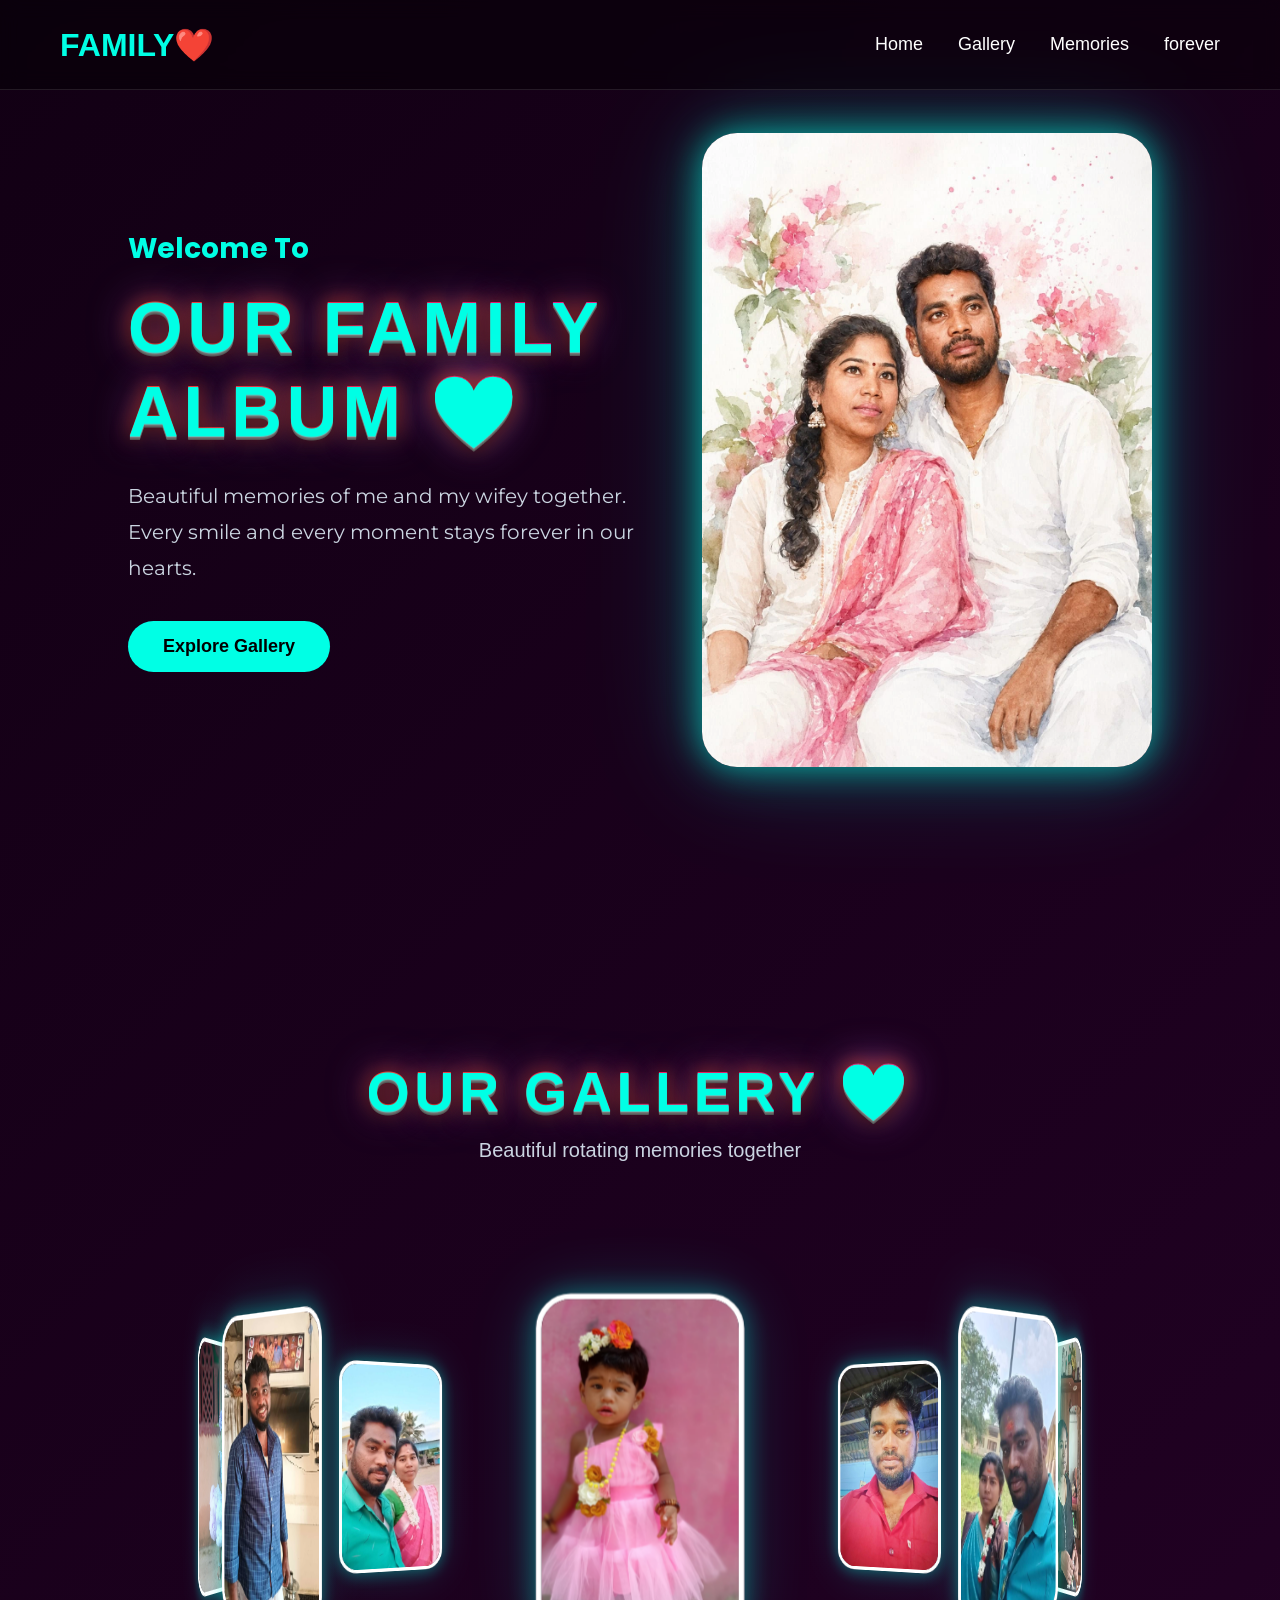
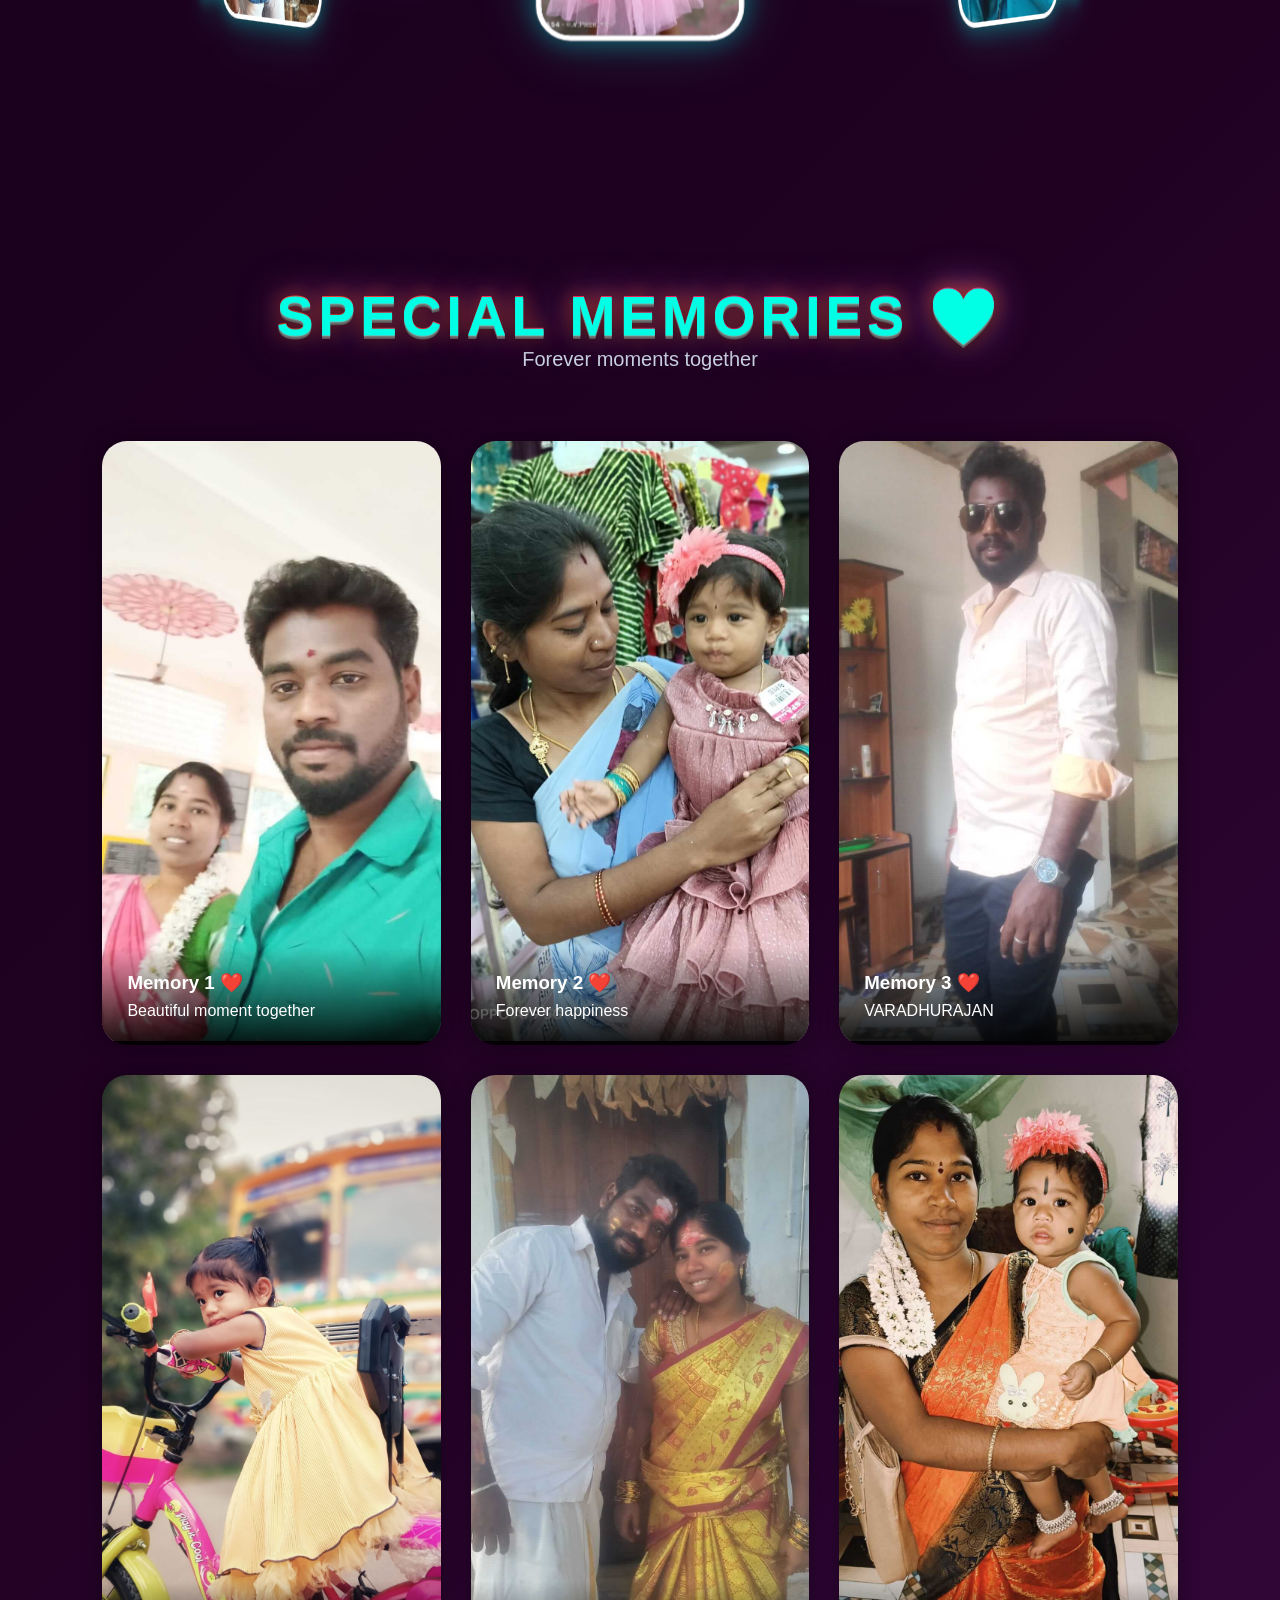
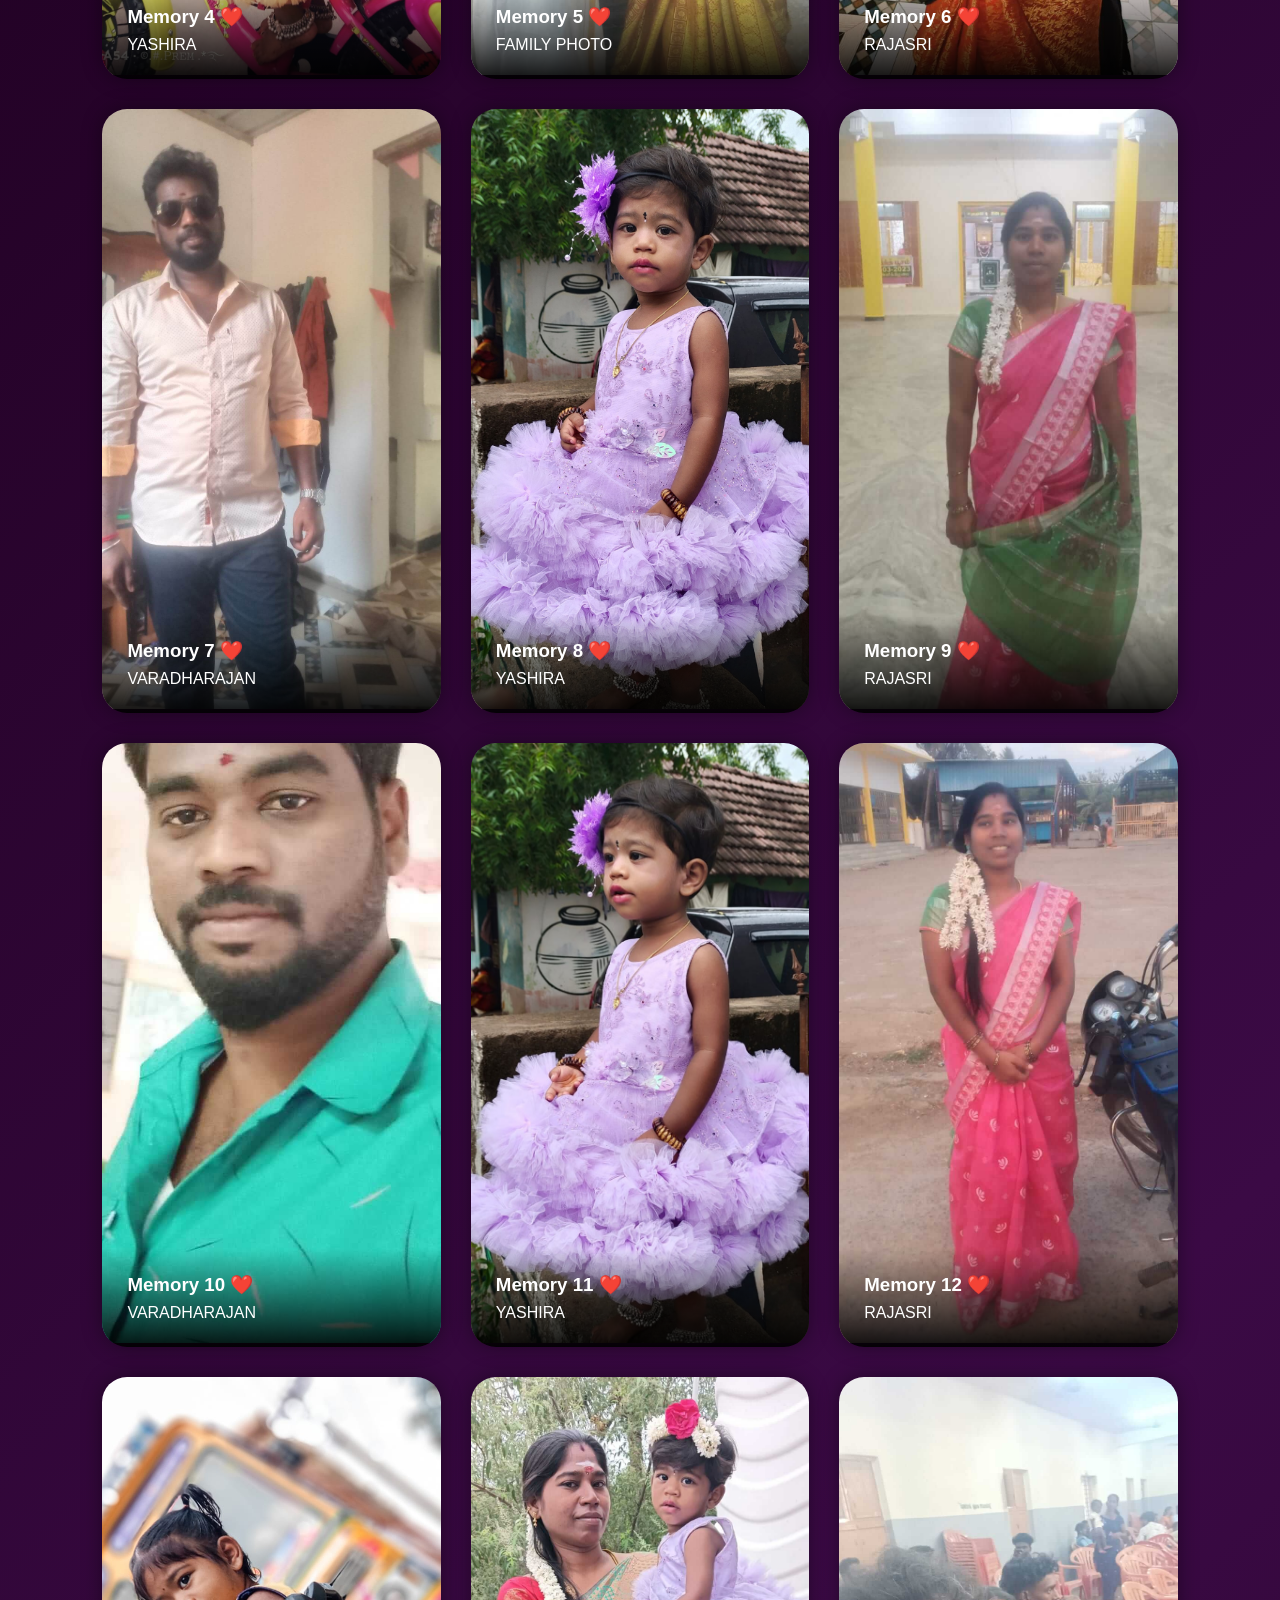
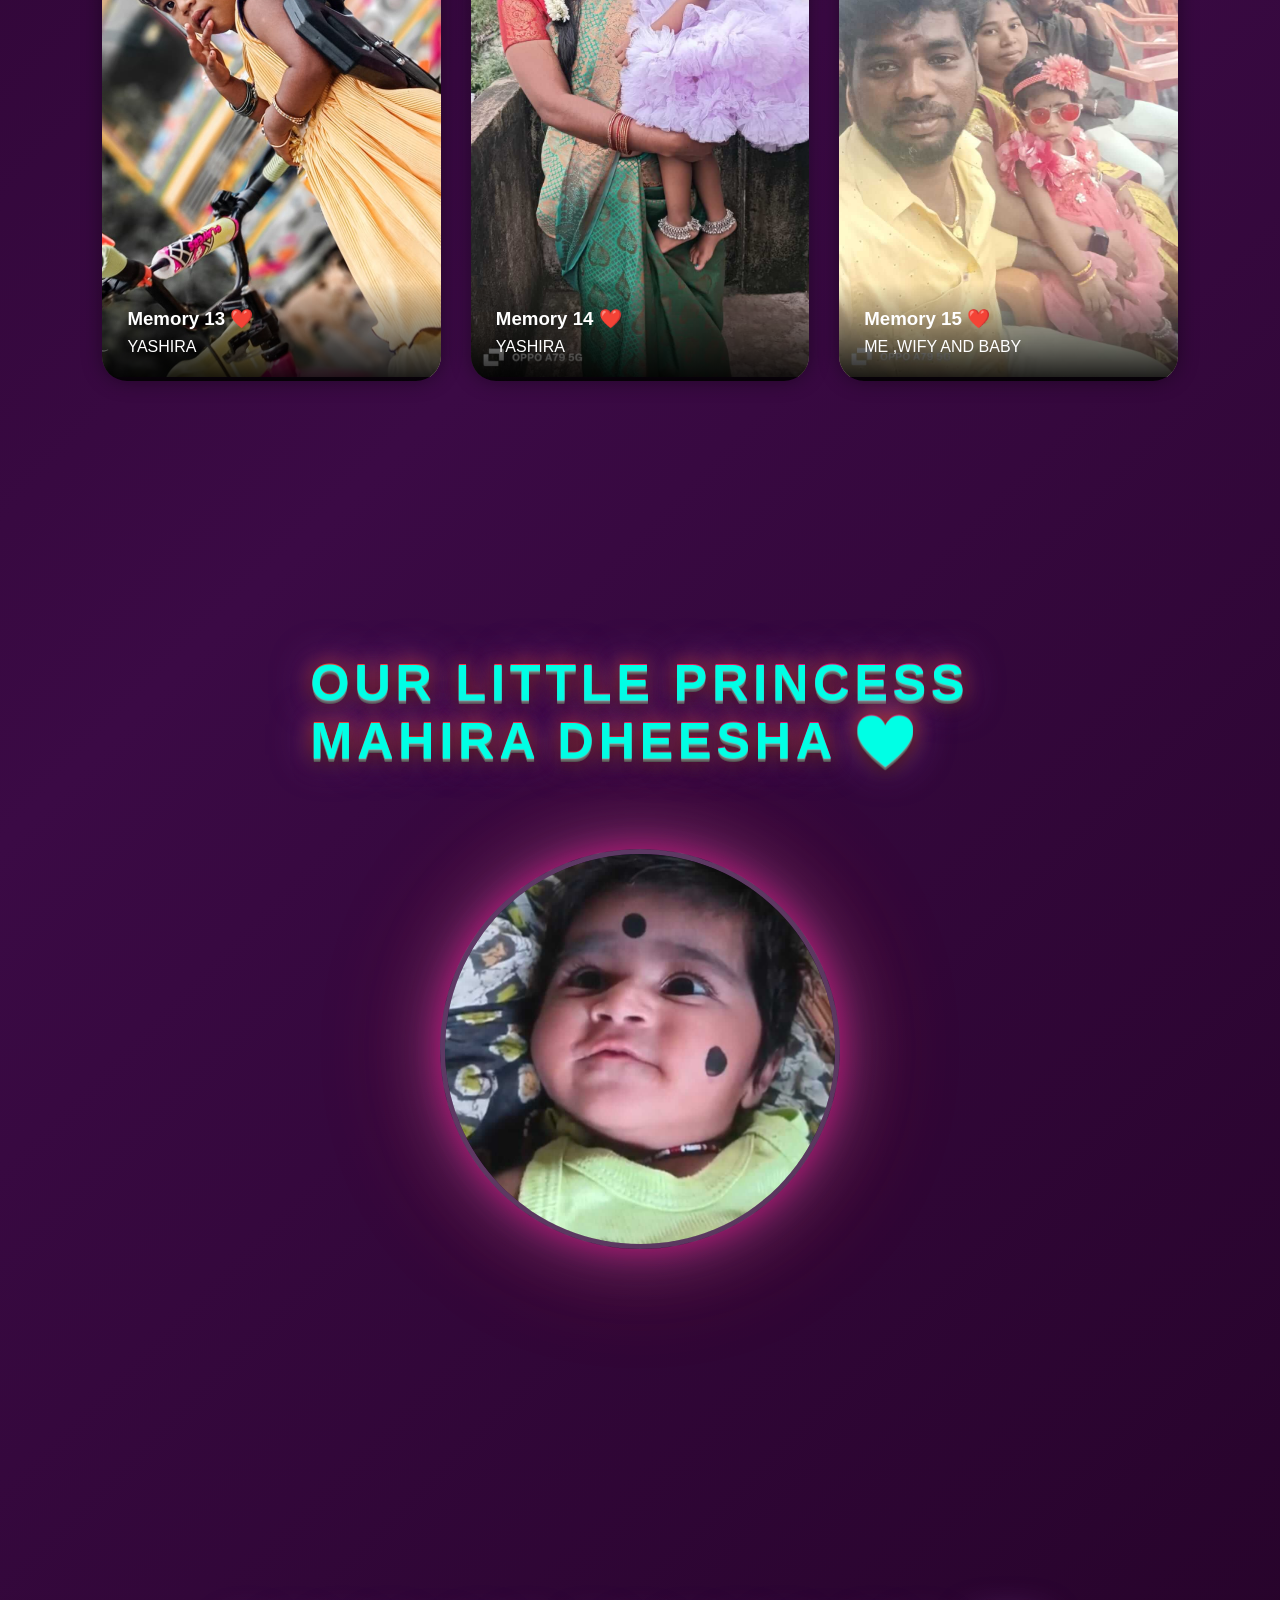
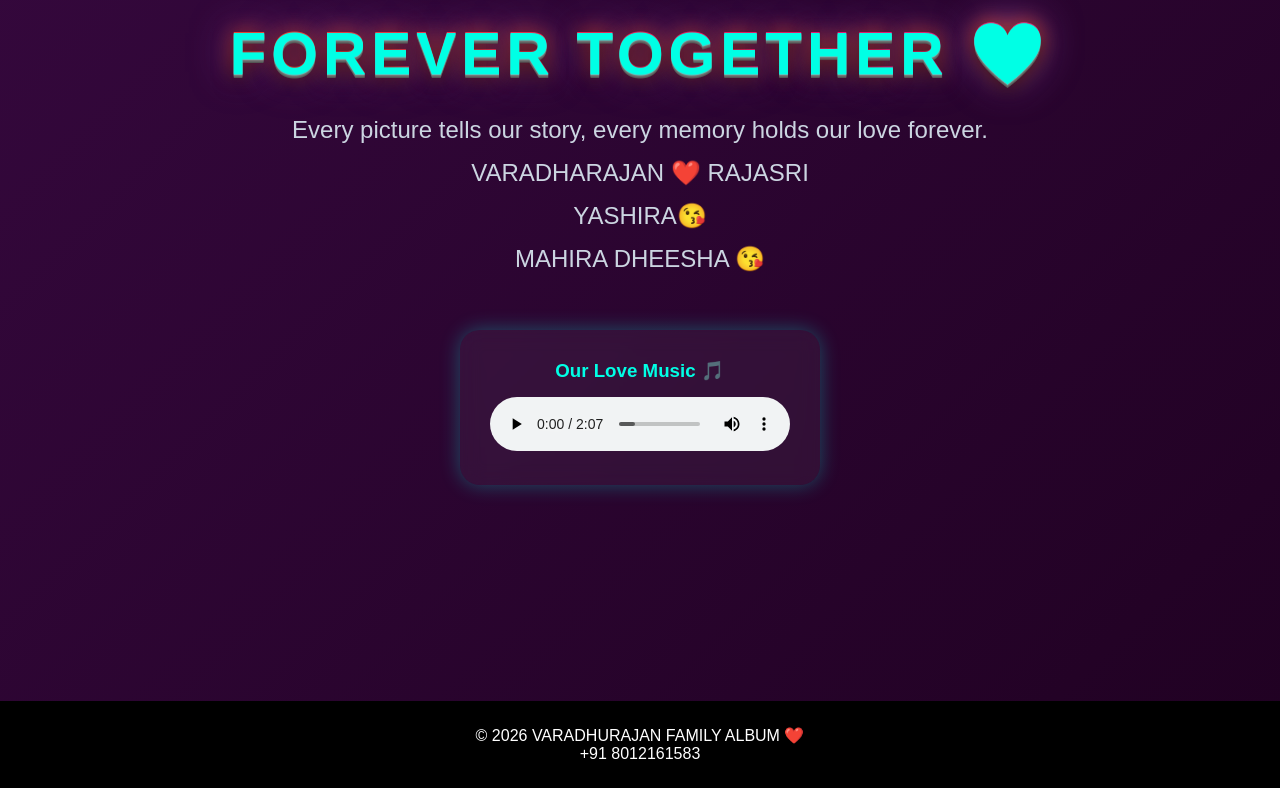
==== index.html @ 201798f4 "First commit" ====
<!DOCTYPE html>
<html lang="en">
<head>
<meta charset="UTF-8">
<meta name="viewport" content="width=device-width, initial-scale=1.0">
<title>YAZHIMA FAMILY ALBUM</title>

<link rel="stylesheet" href="/style.css">
<link href="https://fonts.googleapis.com/css2?family=Montserrat:wght@300;400;600;700&display=swap" rel="stylesheet">
<link href="https://fonts.googleapis.com/css2?family=Poppins:wght@300;400;500;600;700&display=swap" rel="stylesheet">
</head>

<body>

<!-- ================= NAVBAR ================= -->

<nav>

    <div class="logo">
        FAMILY❤️
    </div>

    <ul>

        <li><a href="#home">Home</a></li>

        <li><a href="#gallery">Gallery</a></li>

        <li><a href="#memories">Memories</a></li>

        <li><a href="#forever">forever</a></li>

    </ul>

</nav>

<!-- ================= HOME ================= -->

<section class="home" id="home">

    <div class="home-content">

        <h3>Welcome To</h3>

        <h1>Our Family Album ❤️</h1>

        <p>
            Beautiful memories of me and my wifey together.
            Every smile and every moment stays forever in our hearts.
        </p>

        <button onclick="document.getElementById('gallery').scrollIntoView({behavior:'smooth'})">
            Explore Gallery
        </button>

    </div>

    <div class="home-image">

        <img src="/images/couple.webp"  alt="">

    </div>

</section>

<!-- ================= GALLERY ================= -->

<section class="gallery-section" id="gallery">

    <div class="gallery-title">

        <h1>Our Gallery ❤️</h1>

        <p>Beautiful rotating memories together</p>

    </div>

    <div class="gallery-container">

        <div class="gallery">

            <span style="--i:1;">
                <img src="/images/fam 3.jpeg" alt="">
            </span>

            <span style="--i:2;">
                <img src="/images/mami 1.jpeg" alt="">
            </span>

            <span style="--i:3;">
                <img src="/images/varathu 1.jpeg" alt="">
            </span>

            <span style="--i:4;">
                <img src="/images/yashi 1.jpeg" alt="">
            </span>

            <span style="--i:5;">
                <img src="/images/fam 2.jpeg" alt="">
            </span>

            <span style="--i:6;">
                <img src="/images/yashi6.jpeg" alt="">
            </span>

            <span style="--i:7;">
                <img src="/images/varathu 2.jpeg" alt="">
            </span>

            <span style="--i:8;">
                <img src="/images/yashi7.jpeg" alt="">
            </span>

        </div>

    </div>

</section>

<!-- ================= MEMORIES ================= -->

<section class="memories-section" id="memories">

    <div class="memories-title">

        <h1>Special Memories ❤️</h1>

        <p>Forever moments together</p>

    </div>

    <div class="memory-grid">

        <div class="memory-card">

            <img src="/images/fam 1.jpeg" alt="">

            <div class="memory-overlay">

                <h3>Memory 1 ❤️</h3>

                <p>Beautiful moment together</p>

            </div>

        </div>

        <div class="memory-card">

            <img src="/images/mami 3.jpeg" alt="">

            <div class="memory-overlay">

                <h3>Memory 2 ❤️</h3>

                <p>Forever happiness</p>

            </div>

        </div>

        <div class="memory-card">

            <img src="/images/varathu 3.jpeg" alt="">

            <div class="memory-overlay">

                <h3>Memory 3 ❤️</h3>

                <p>VARADHURAJAN</p>

            </div>

        </div>

        <div class="memory-card">

            <img src="/images/yashi 3.jpeg" alt="">

            <div class="memory-overlay">

                <h3>Memory 4 ❤️</h3>

                <p>YASHIRA</p>

            </div>

        </div>


        <div class="memory-card">

            <img src="/images/family .jpeg" alt="">

            <div class="memory-overlay">

                <h3>Memory 5 ❤️</h3>

                <p>FAMILY PHOTO</p>

            </div>

        </div>
        <div class="memory-card">

            <img src="/images/mami 4.jpeg" alt="">

            <div class="memory-overlay">

                <h3>Memory 6 ❤️</h3>

                <p>RAJASRI</p>

            </div>

        </div>
        <div class="memory-card">

            <img src="/images/varathu4.jpeg" alt="">

            <div class="memory-overlay">

                <h3>Memory 7 ❤️</h3>

                <p>VARADHARAJAN</p>

            </div>

        </div>
        <div class="memory-card">

            <img src="/images/yashi 4.jpeg" alt="">

            <div class="memory-overlay">

                <h3>Memory 8 ❤️</h3>

                <p>YASHIRA</p>

            </div>

        </div>
        <div class="memory-card">

            <img src="/images/mami  5.jpeg" alt="">

            <div class="memory-overlay">

                <h3>Memory 9 ❤️</h3>

                <p>RAJASRI</p>

            </div>

        </div>
        <div class="memory-card">

            <img src="/images/varathu 5.jpeg" alt="">

            <div class="memory-overlay">

                <h3>Memory 10 ❤️</h3>

                <p>VARADHARAJAN</p>

            </div>

        </div>
        <div class="memory-card">

            <img src="/images/yashi 5.jpeg" alt="">

            <div class="memory-overlay">

                <h3>Memory 11 ❤️</h3>

                <p>YASHIRA</p>

            </div>

        </div>
        <div class="memory-card">

            <img src="/images/mami 6.jpeg" alt="">

            <div class="memory-overlay">

                <h3>Memory 12 ❤️</h3>

                <p>RAJASRI</p>

            </div>

        </div>
        <div class="memory-card">

            <img src="/images/yashi2.jpeg" alt="">

            <div class="memory-overlay">

                <h3>Memory 13 ❤️</h3>

                <p>YASHIRA</p>

            </div>

        </div>
       <div class="memory-card">

            <img src="/images/mami 2.jpeg" alt="">

            <div class="memory-overlay">

                <h3>Memory 14 ❤️</h3>

                <p>YASHIRA</p>

            </div>

        </div>
        <div class="memory-card">

            <img src="/images/varathu fam.jpeg" alt="">

            <div class="memory-overlay">

                <h3>Memory 15 ❤️</h3>

                <p>ME ,WIFY AND BABY</p>

            </div>

        </div>

    </div>

</section>

<!-- ================= LITTLE PRINCESS ================= -->

<section class="princess-section" id="princess">

    <h1>Our Little Princess <br>
         Mahira Dheesha 🤍</h1>

    <div class="princess-container">

        <img src="/images/mahiraa.jpeg" alt="Little Princess">

    </div>

</section>


<!-- ================= FOREVER TOGETHER ================= -->

<section class="forever-section" id="forever">

    <h1>Forever Together ❤️</h1>
    <p>
Every picture tells our story,
every memory holds our love forever.
</p>

    <p>
        VARADHARAJAN ❤️ RAJASRI<br> YASHIRA😘 <br>
        MAHIRA DHEESHA 😘
    </p>

    <!-- MUSIC -->

    <div class="music-box">

        <h3>Our Love Music 🎵</h3>

        <audio controls autoplay loop>

            <source src="/music.mp3/Unakkul Naane - RaagTune.mp3" type="audio/mpeg">

        </audio>

    </div>

</section>
<script>
document.addEventListener("click", function () {
    document.getElementById("bgMusic").play();
});
</script>



<!-- ================= FOOTER ================= -->

<footer>

    © 2026 VARADHURAJAN FAMILY ALBUM ❤️<br> +91 8012161583

</footer>

</body>
</html>
---- style.css ----
*{
    margin:0;
    padding:0;
    box-sizing:border-box;
    font-family:Arial, Helvetica, sans-serif;
    scroll-behavior:smooth;
}

/*body{
    background:#020617;
    overflow-x:hidden;
    color:white;
}*/
body{

    background:
    linear-gradient(
    135deg,
    #120014,
    #200122,
    #3b0a45,
    #200122);

    color:white;

    overflow-x:hidden;
}


/* ================= NAVBAR ================= */

nav{
    width:100%;
    height:90px;

    position:fixed;
    top:0;
    left:0;

    z-index:1000;

    display:flex;
    justify-content:space-between;
    align-items:center;

    padding:0 60px;

    background:rgba(0,0,0,0.4);
    backdrop-filter:blur(10px);

    border-bottom:1px solid rgba(255,255,255,0.1);
}


.logo{
    color:#00ffe5;
    font-size:32px;
    font-weight:bold;
    font-family: 'Lucida Sans', 'Lucida Sans Regular', 'Lucida Grande', 'Lucida Sans Unicode', Geneva, Verdana, sans-serif;
}

nav ul{
    display:flex;
    list-style:none;
    gap:35px;
}

nav ul li a{

    text-decoration:none;
    color:white;

    font-size:18px;

    transition:0.4s;
}

nav ul li a:hover{

    color:#00ffe5;
}

/* ================= HOME ================= */

/* MATCHING 3D H1 EFFECT */

h1{

    font-size:50px;

    font-weight:900;

    text-transform:uppercase;

    letter-spacing:5px;

    position:relative;

    display:inline-block;

    /* MATCHING COLORS */

    background:
    linear-gradient(
    90deg,
    #ff4b2b,
    #ff0080,
    #c77dff,
    #ffffff,
    #ff4b2b);

    background-size:300%;

    -webkit-background-clip:text;

    -webkit-text-fill-color:transparent;

    /* 3D SHADOW */

    text-shadow:
    0 1px 0 #00ffe5,
    0 2px 0 #4fccc2,
    0 3px 0 #777,
    0 4px 0 #666,
    0 5px 0 #555,
    0 8px 20px rgba(0,0,0,0.7),
    0 0 20px rgba(255,75,43,0.8),
    0 0 40px rgba(199,125,255,0.6);

    transform-style:preserve-3d;

    /* ANIMATION */

    animation:
    shineMove 5s linear infinite,
    textFloat 3s ease-in-out infinite;
}

/* COLOR MOVEMENT */

@keyframes shineMove{

    0%{

        background-position:0%;
    }

    100%{

        background-position:300%;
    }

}

/* FLOAT EFFECT */

@keyframes textFloat{

    0%{

        transform:
        translateY(0px)
        rotateX(0deg);
    }

    50%{

        transform:
        translateY(-10px)
        rotateX(10deg);
    }

    100%{

        transform:
        translateY(0px)
        rotateX(0deg);
    }

}

/* HOVER EFFECT */

h1:hover{

    transform:
    scale(1.08)
    rotateY(10deg);

    transition:0.4s;

    filter:
    drop-shadow(0 0 20px #022127)
    drop-shadow(0 0 40px #c77dff);
}



.home{

    width:100%;
    min-height:100vh;

    display:flex;
    justify-content:center;
    align-items:center;

    padding:120px 10%;

    gap:60px;

    
}

/* LEFT */

.home-content{
    flex:1;
}

.home-content h3{

    color:#00ffe5;

    font-size:28px;

    margin-bottom:15px;
    font-family:'Poppins', sans-serif;
}

.home-content h1{

    font-size:70px;

    line-height:1.2;

    margin-bottom:25px;
}

.home-content p{

    color:#cbd5e1;

    font-size:20px;

    line-height:1.8;

    margin-bottom:35px;

     font-family:'Montserrat', sans-serif;
}

/* BUTTON */

.home-content button{

    padding:15px 35px;

    border:none;

    border-radius:40px;

    background:#00ffe5;

    color:black;

    font-size:18px;

    font-weight:bold;

    cursor:pointer;

    transition:0.4s;
}

.home-content button:hover{

    transform:translateY(-5px);

    box-shadow:0 0 20px #00ffe5;
}

/* RIGHT IMAGE */

/* HOME IMAGE CONTAINER */

.home-image{

    display:flex;

    justify-content:center;

    align-items:center;

    perspective:1500px;
}

/* IMAGE */

.home-image img{

    width:450px;

    max-width:100%;

    border-radius:35px;

    cursor:pointer;

    transition:0.6s;

    transform-style:preserve-3d;

    /* GLOW */

    box-shadow:
    0 0 30px rgba(0,255,229,0.5),
    0 0 60px rgba(0,255,229,0.3),
    0 0 120px rgba(0,255,229,0.2);

    /* AUTO EFFECT */

    animation:
    autoZoom3D 5s ease-in-out infinite,
    floating3D 4s ease-in-out infinite;
}

/* HOVER EFFECT */

.home-image img:hover{

    transform:
    scale(1.18)
    rotateY(15deg)
    rotateX(8deg);

    filter:none;

    box-shadow:
    0 0 40px #00ffe5,
    0 0 80px #00ffe5,
    0 0 150px rgba(0,255,229,0.9);
}

/* MOBILE TOUCH */

.home-image img:active{

    transform:
    scale(1.22)
    rotateY(18deg)
    rotateX(10deg);
}

/* AUTO ZOOM */

@keyframes autoZoom3D{

    0%{

        transform:
        scale(1)
        rotateY(0deg);
    }

    25%{

        transform:
        scale(1.04)
        rotateY(-3deg);
    }

    50%{

        transform:
        scale(1.08)
        rotateY(3deg);
    }

    75%{

        transform:
        scale(1.04)
        rotateY(-3deg);
    }

    100%{

        transform:
        scale(1)
        rotateY(0deg);
    }

}

/* FLOATING */

@keyframes floating3D{

    0%{

        translate:0 0;
    }

    50%{

        translate:0 -18px;
    }

    100%{

        translate:0 0;
    }

}





/* ================= GALLERY ================= */

.gallery-section{

    

    min-height:130vh;

    padding-top:200px;

    padding-bottom:100px;


    width:100%;

    min-height:100vh;

    display:flex;

    flex-direction:column;

    justify-content:center;

    align-items:center;

    
    overflow:hidden;
}

/* TITLE */

.gallery-title{

    text-align:center;

    margin-bottom:180px;
    margin-top: -150px;
}

.gallery-title h1{

    font-size:55px;

    margin-bottom:15px;
}

.gallery-title p{

    color:#cbd5e1;

    font-size:20px;
}

/* 3D GALLERY */

.gallery-container{

    

    
    width:100%;
    

    display:flex;

    justify-content:center;

    align-items:center;

    perspective:1500px;
}

.gallery{

    position:relative;

    width:150px;

    height:250px;

    transform-style:preserve-3d;

    animation:rotateGallery 20s linear infinite;
}

/* PAUSE */

.gallery:hover{
    animation-play-state:paused;
}

/* IMAGE POSITION */




.gallery span{

    position:absolute;

    width:100%;

    height:100%;

    transform-style:preserve-3d;

    transform:
    rotateY(calc(var(--i) * 45deg))
    translateZ(420px);
}

/* IMAGE */

.gallery span img{

    width:100%;

    height:100%;

    object-fit:cover;

    border-radius:25px;

    border:4px solid white;

    transition:0.5s;

    box-shadow:
    0 0 20px rgba(0,255,229,0.4),
    0 0 50px rgba(0,255,229,0.2);
}

.gallery span img:hover{

    transform:scale(1.08);
}

/* ROTATE */

@keyframes rotateGallery{

    from{
        transform:
        perspective(1200px)
        rotateY(0deg);
    }

    to{
        transform:
        perspective(1200px)
        rotateY(360deg);
    }
}

/* ================= MEMORIES ================= */

.memories-section{

    width:100%;

    min-height:100vh;

    padding:120px 8%;

    
}

/* TITLE */

.memories-title{

    text-align:center;

    margin-bottom:70px;
}

.memories-title h1{

    font-size:55px;
margin-top: -50px;
    
}

.memories-title p{

    color:#cbd5e1;

    font-size:20px;
}

/* GRID */

.memory-grid{

    display:grid;

    grid-template-columns:
    repeat(auto-fit,minmax(280px,1fr));

    gap:30px;
}

/* CARD */

.memory-card{

    position:relative;

    overflow:hidden;

    border-radius:25px;

    transition:0.5s;

    box-shadow:
    0 0 20px rgba(0,0,0,0.4);
}

.memory-card img{

    width:100%;

    height:600px;

    object-fit:cover;

    transition:0.5s;
}

.memory-card:hover{

    transform:translateY(-10px);
}

.memory-card:hover img{

    transform:scale(1.1);
}

/* OVERLAY */

.memory-overlay{

    position:absolute;

    bottom:0;

    left:0;

    width:100%;

    padding:25px;

    background:
    linear-gradient(
    transparent,
    rgba(0,0,0,0.9));
}

.memory-overlay h3{

    margin-bottom:8px;
}



/* ================= LITTLE PRINCESS ================= */

.princess-section{

    width:100%;

    min-height:100vh;

    display:flex;

    flex-direction:column;

    justify-content:center;

    align-items:center;

    padding:40px 10%;
}




/* IMAGE CONTAINER */

.princess-container{

    

    margin-top:80px;

    perspective:1500px;

    display:flex;

    justify-content:center;

    align-items:center;
}

/* IMAGE */

.princess-container img{

   

width:400px;

height:400px;

object-fit:cover;

border-radius:100%;

    
    cursor:pointer;

    transition:0.5s;

    transform-style:preserve-3d;

    border:5px solid rgba(255,255,255,0.2);

    /* GLOW */

    box-shadow:
    0 0 30px rgba(255,0,128,0.5),
    0 0 70px rgba(199,125,255,0.4),
    0 0 120px rgba(255,75,43,0.3);

    /* ANIMATION */

    animation:
    princessFloat 4s ease-in-out infinite,
    princessZoom 3s ease-in-out infinite;
}

/* HOVER EFFECT */

.princess-container img:hover{

    transform:
    scale(1.15)
    rotateY(15deg)
    rotateX(8deg);

    box-shadow:
    0 0 40px #7a095e,
    0 0 80px #c77dff,
    0 0 160px rgba(255,75,43,1);

    filter:
    brightness(1.1)
    saturate(1.3);
}

/* FLOAT */

@keyframes princessFloat{

    0%{

        transform:
        translateY(0px)
        rotate(-2deg);
    }

    50%{

        transform:
        translateY(-20px)
        rotate(2deg);
    }

    100%{

        transform:
        translateY(0px)
        rotate(-2deg);
    }

}

/* ZOOM */

@keyframes princessZoom{

    0%{

        scale:1;
    }

    50%{

        scale:1.05;
    }

    100%{

        scale:1;
    }

}


/* FOREVER SECTION */

.forever-section{

    width:100%;

    min-height:100vh;

    display:flex;

    flex-direction:column;

    justify-content:center;

    align-items:center;

    text-align:center;

    padding:80px 10%;
}

/* TEXT */

.forever-section h1{

    font-size:60px;

    margin-bottom:20px;
}

.forever-section p{

    font-size:24px;

    line-height:1.8;

    color:#cbd5e1;
}

/* MUSIC BOX */

.music-box{

    margin-top:50px;

    padding:30px;

    border-radius:20px;

    background:rgba(255,255,255,0.05);

    backdrop-filter:blur(10px);

    box-shadow:
    0 0 20px rgba(0,255,229,0.3);
}

.music-box h3{

    margin-bottom:15px;

    color:#00ffe5;
}

.music-box audio{

    width:300px;
}

/* ================= FOOTER ================= */

footer{

    text-align:center;

    padding:25px;

    background:#000;

    color:white;
}

/* ================= MOBILE ================= */

@media(max-width:900px){

    nav{

        padding:0 20px;
    }

    nav ul{

        gap:15px;
    }

    nav ul li a{

        font-size:14px;
    }

    .home{

        flex-direction:column;

        text-align:center;
    }

    .home-content h1{

        font-size:45px;
    }

    .home-content p{

        font-size:16px;
    }

    .gallery{

        width:180px;
        height:180px;
    }

    .gallery span{

        transform:
        rotateY(calc(var(--i) * 45deg))
        translateZ(280px);
    }

    .gallery-title h1,
    .memories-title h1{

        font-size:38px;
    }

    .contact-box{

        grid-template-columns:1fr;
    }

}
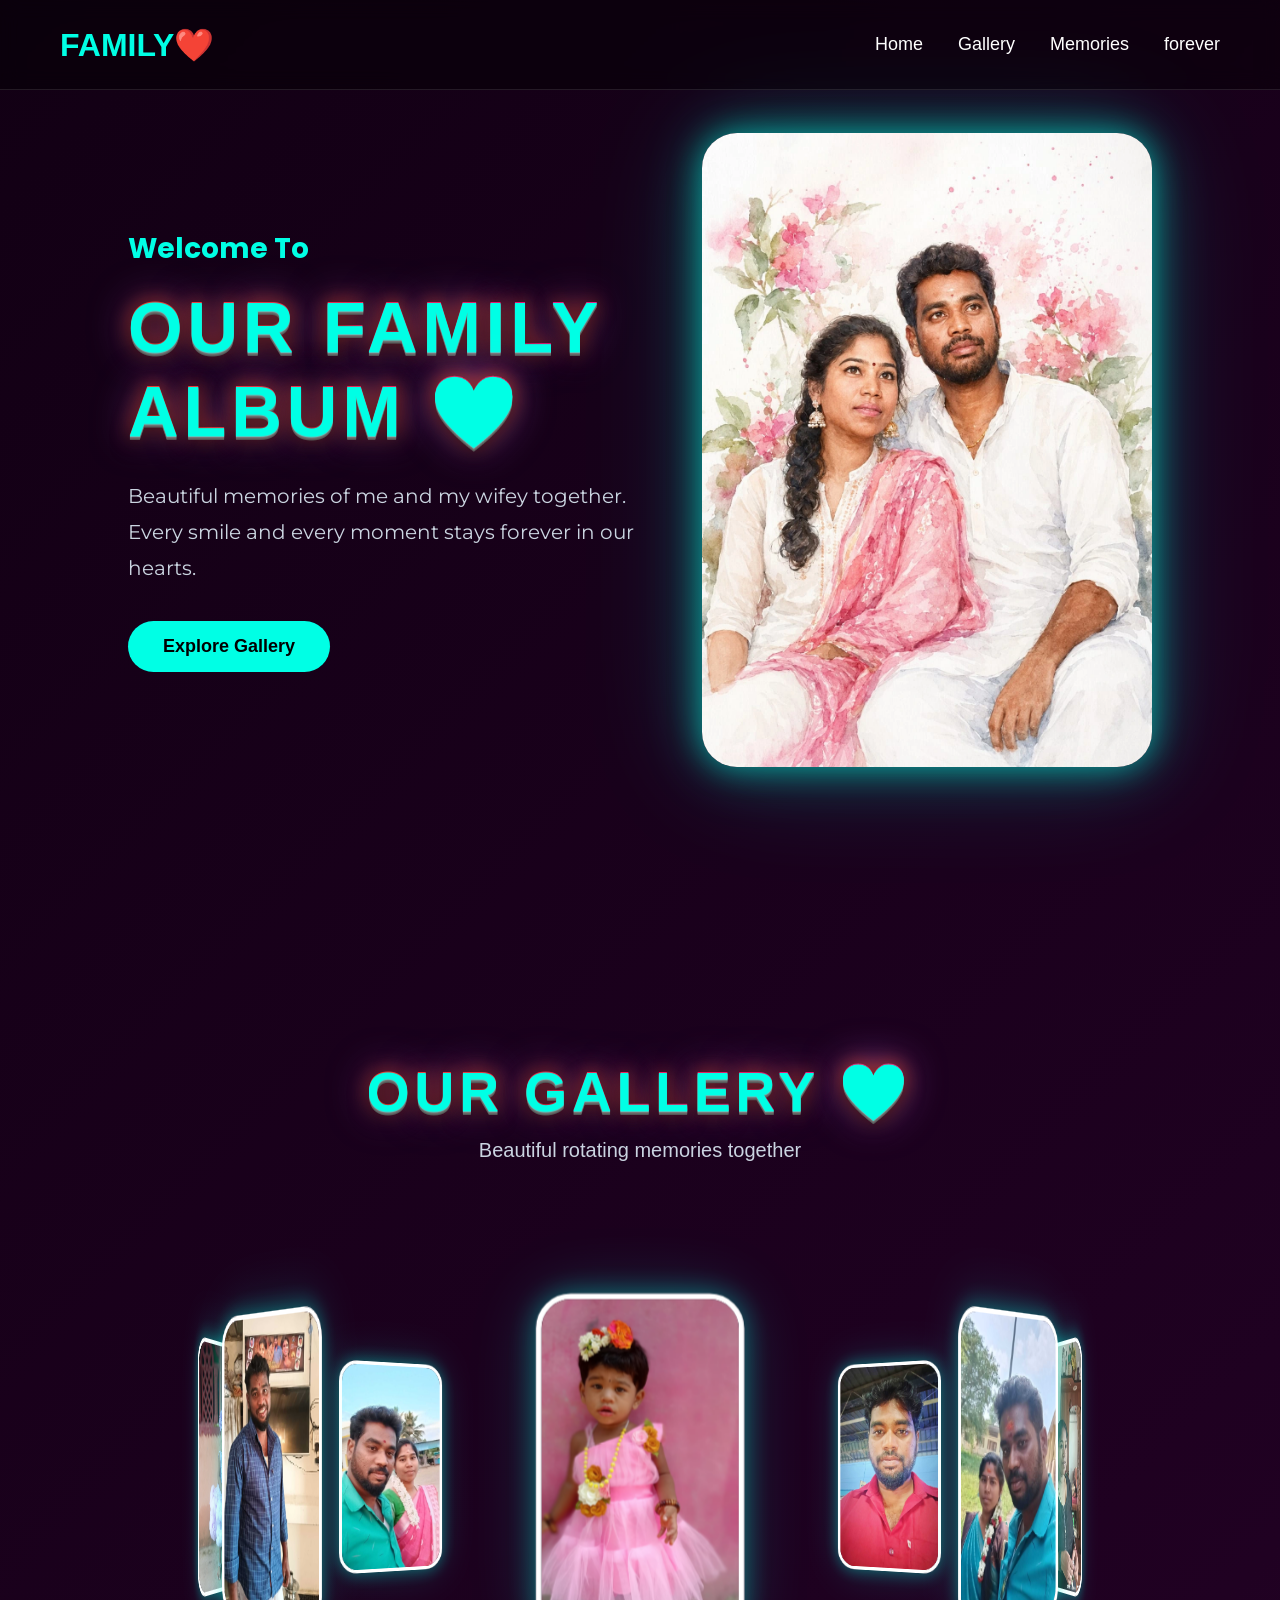
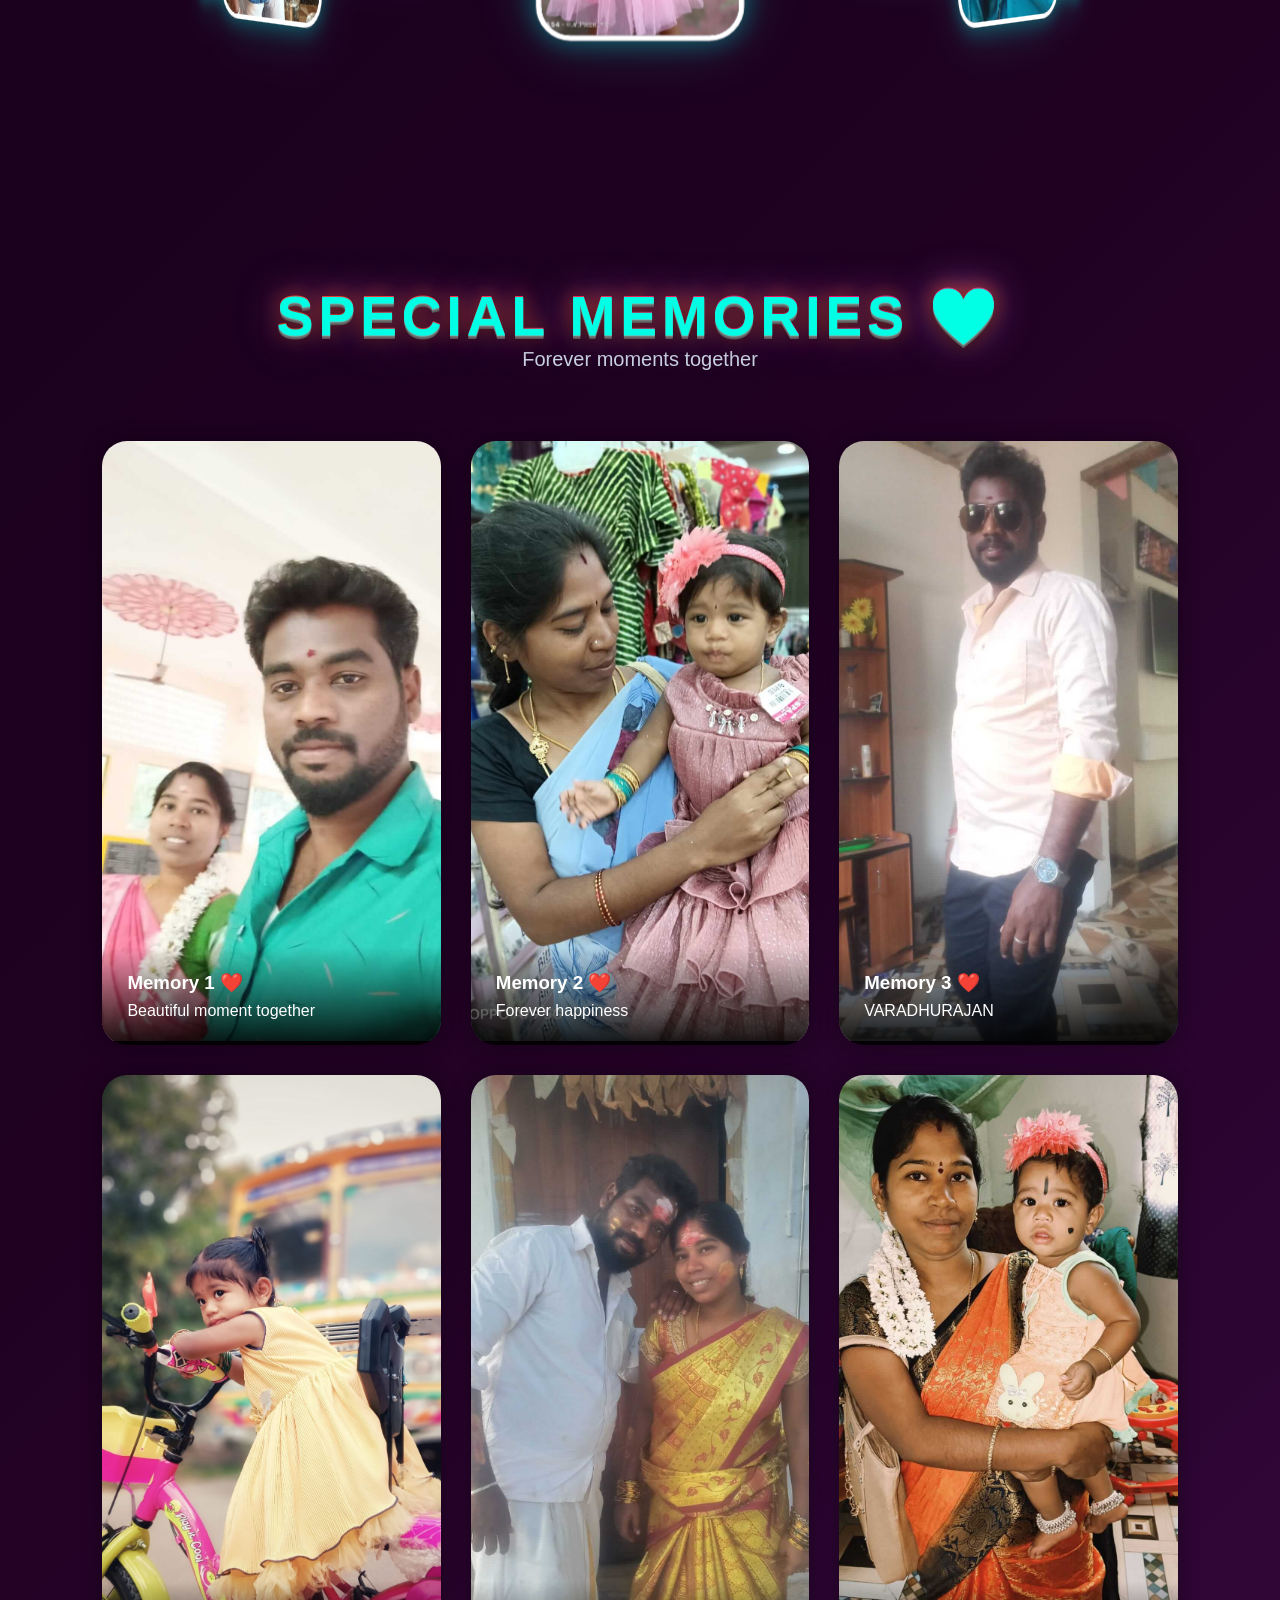
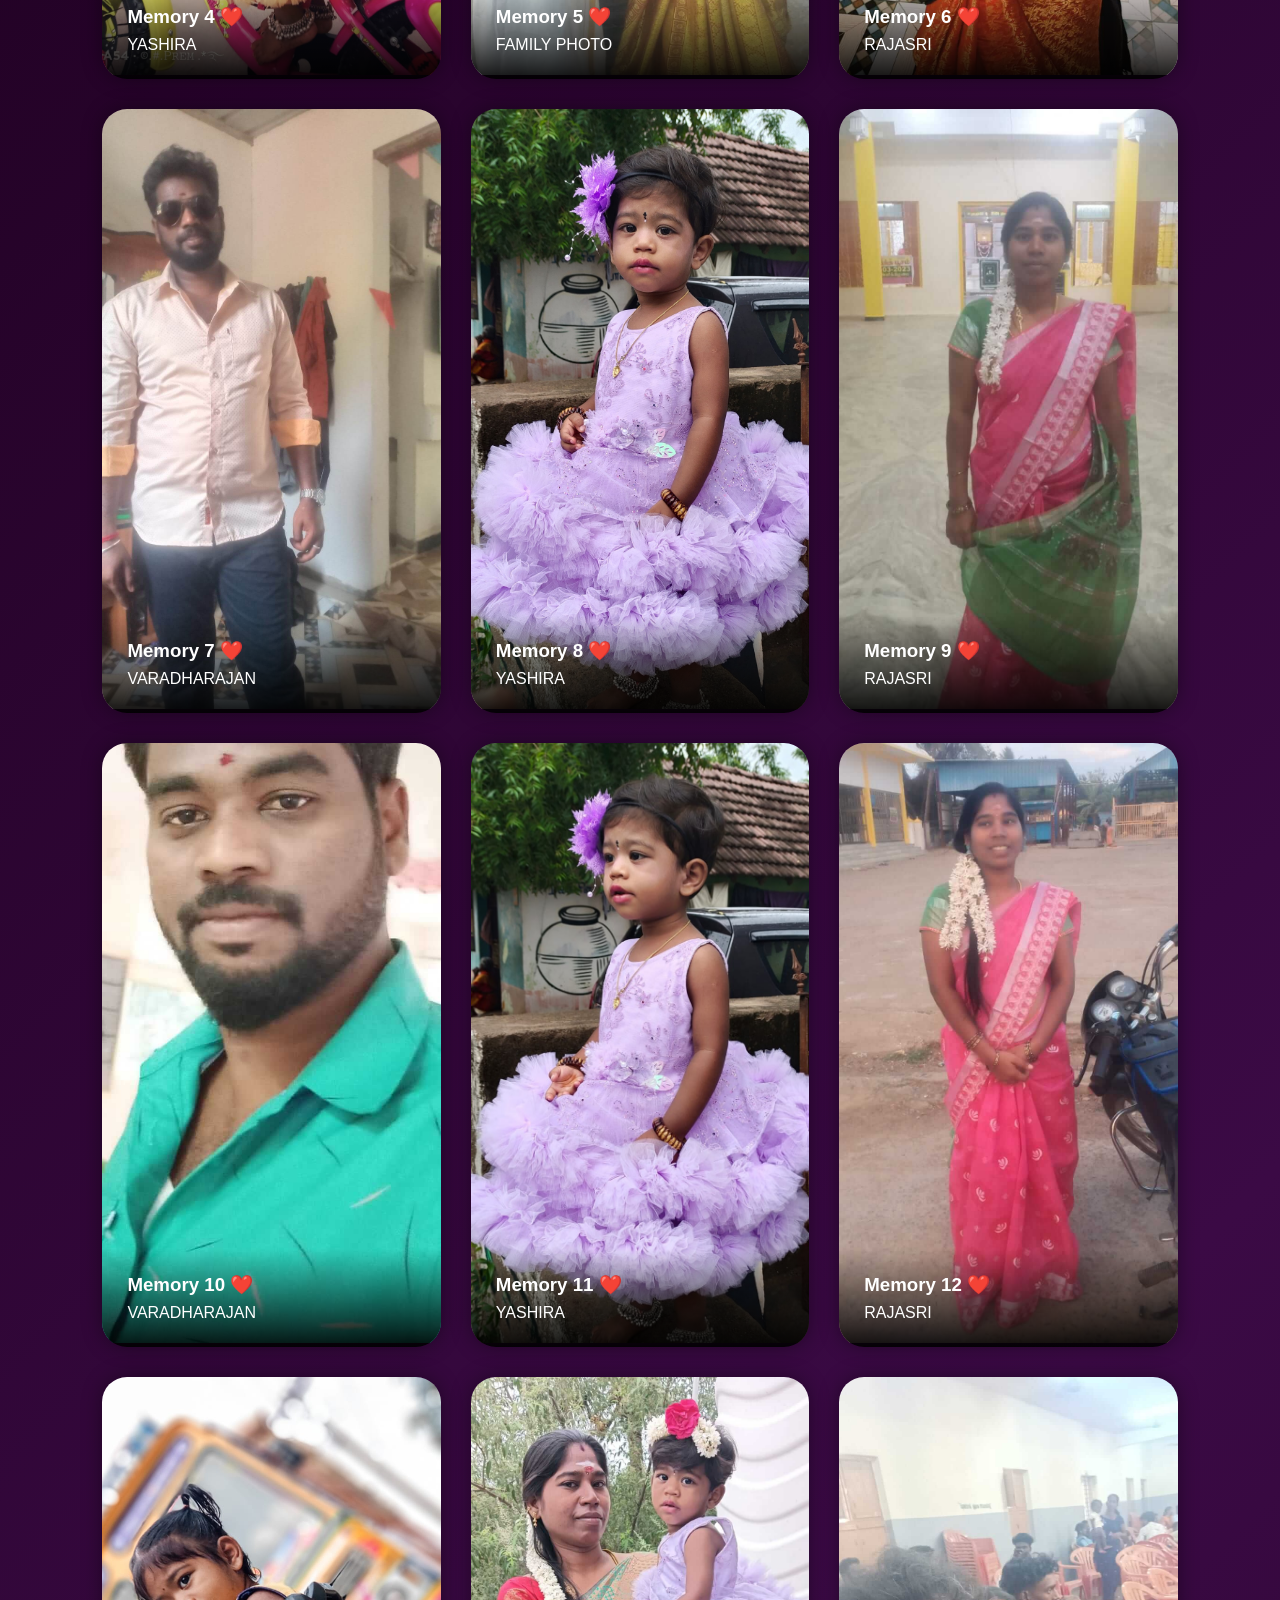
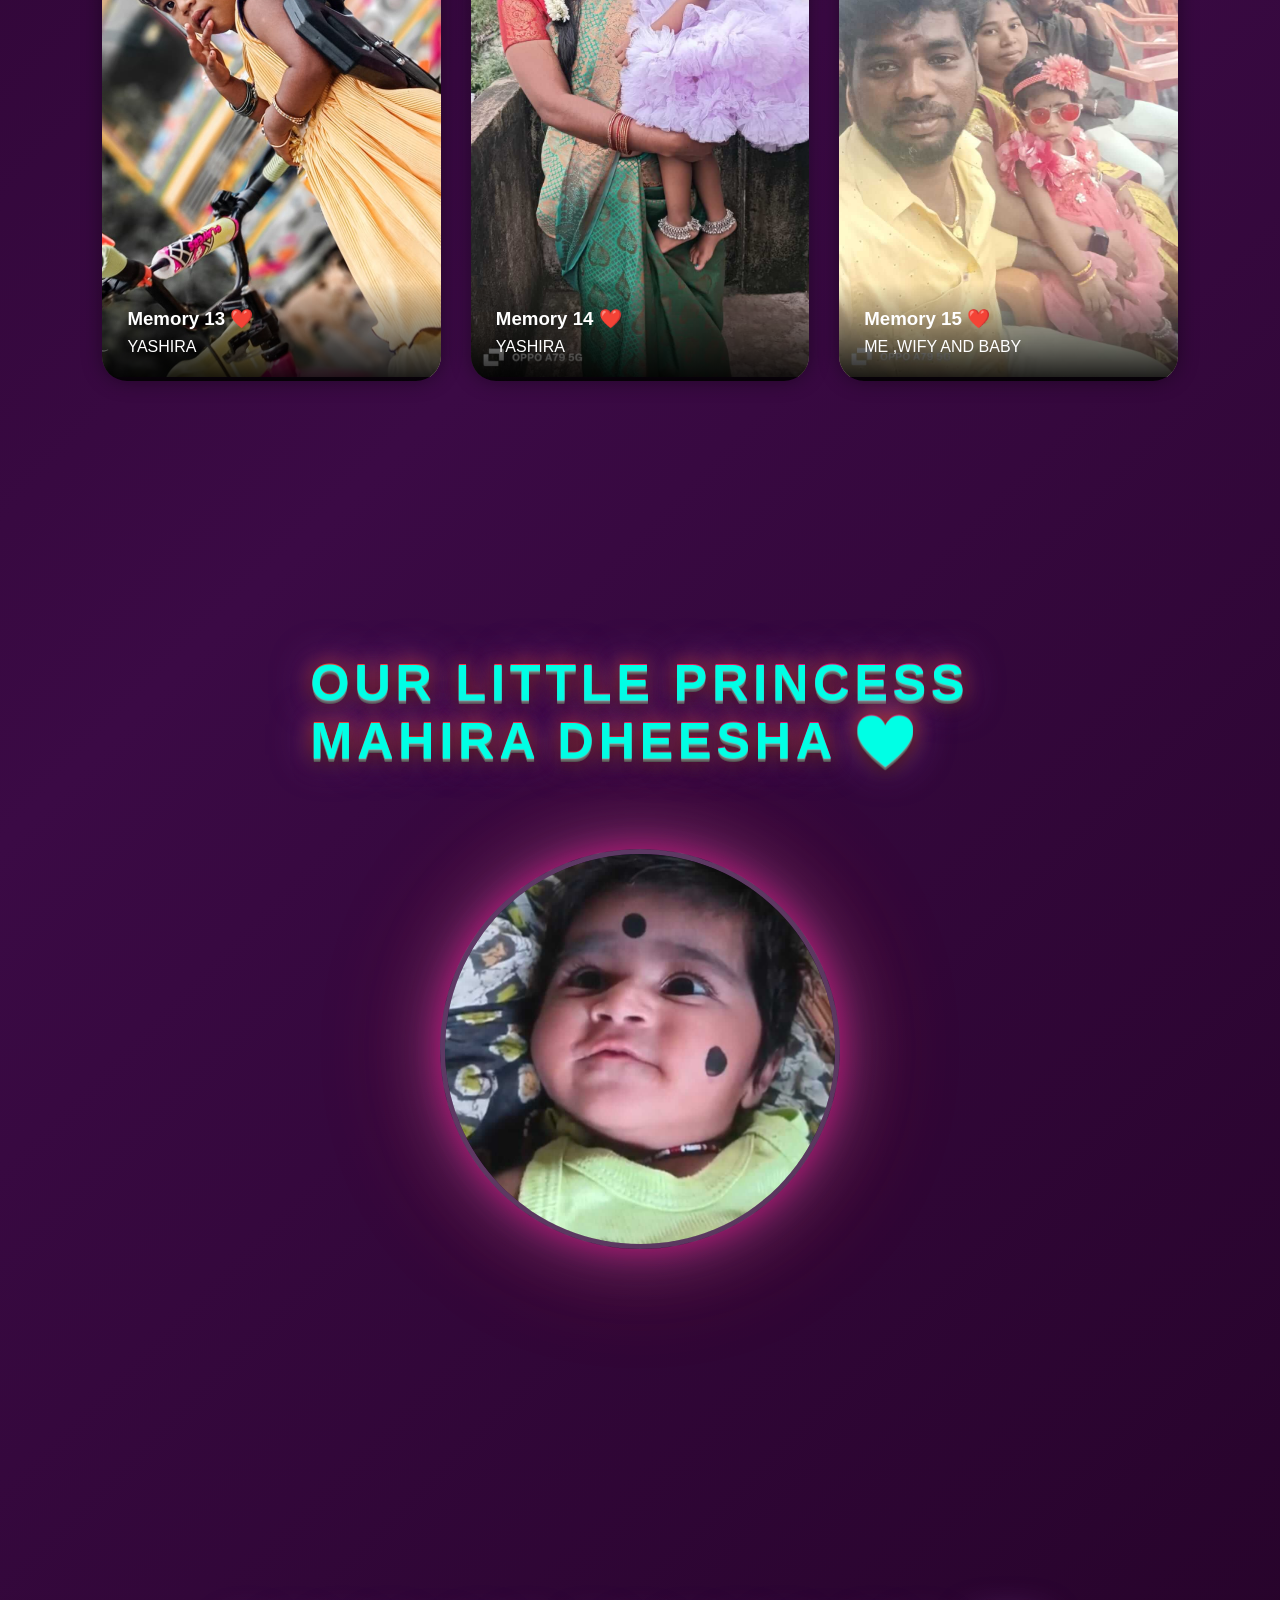
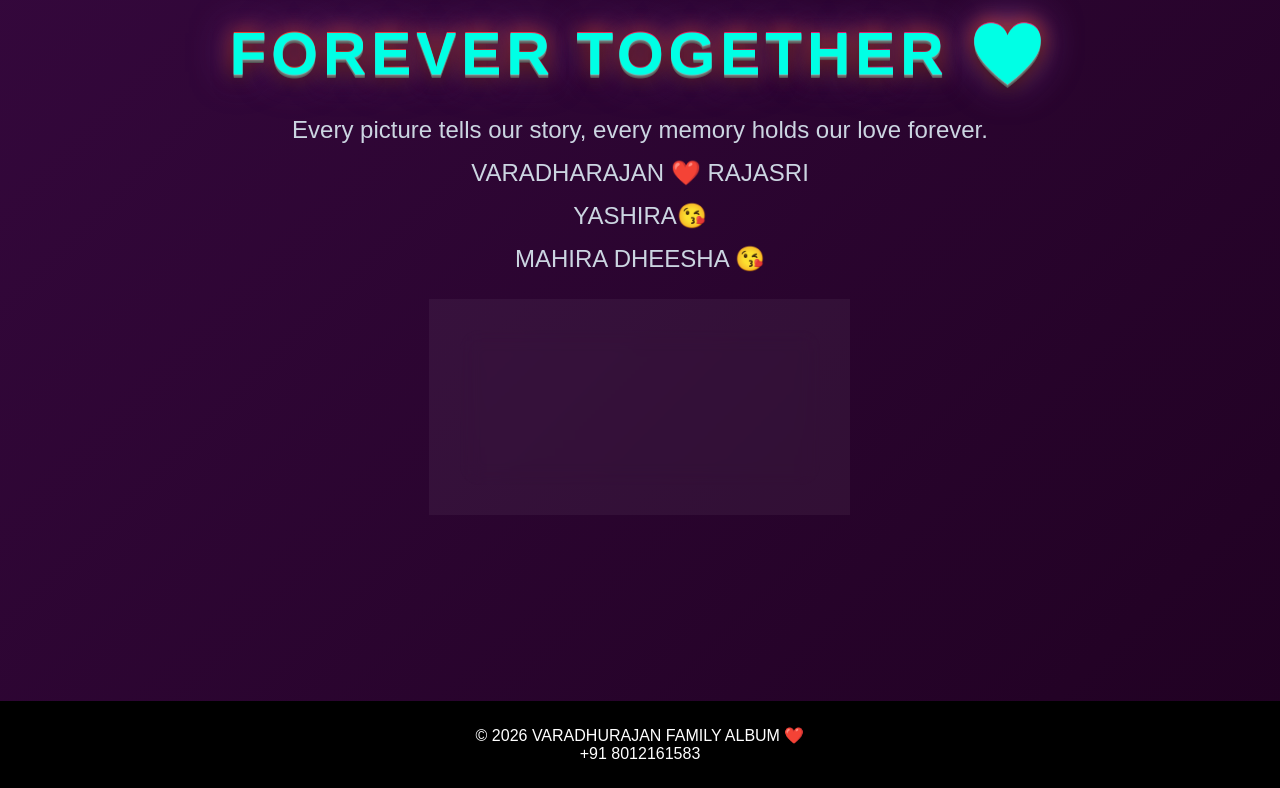
==== commit 831ef3c0: "Fixed CSS path" ====
--- a/index.html
+++ b/index.html
@@ -5,7 +5,7 @@
 <meta name="viewport" content="width=device-width, initial-scale=1.0">
 <title>YAZHIMA FAMILY ALBUM</title>
 
-<link rel="stylesheet" href="/style.css">
+<link rel="stylesheet" href="style.css">
 <link href="https://fonts.googleapis.com/css2?family=Montserrat:wght@300;400;600;700&display=swap" rel="stylesheet">
 <link href="https://fonts.googleapis.com/css2?family=Poppins:wght@300;400;500;600;700&display=swap" rel="stylesheet">
 </head>
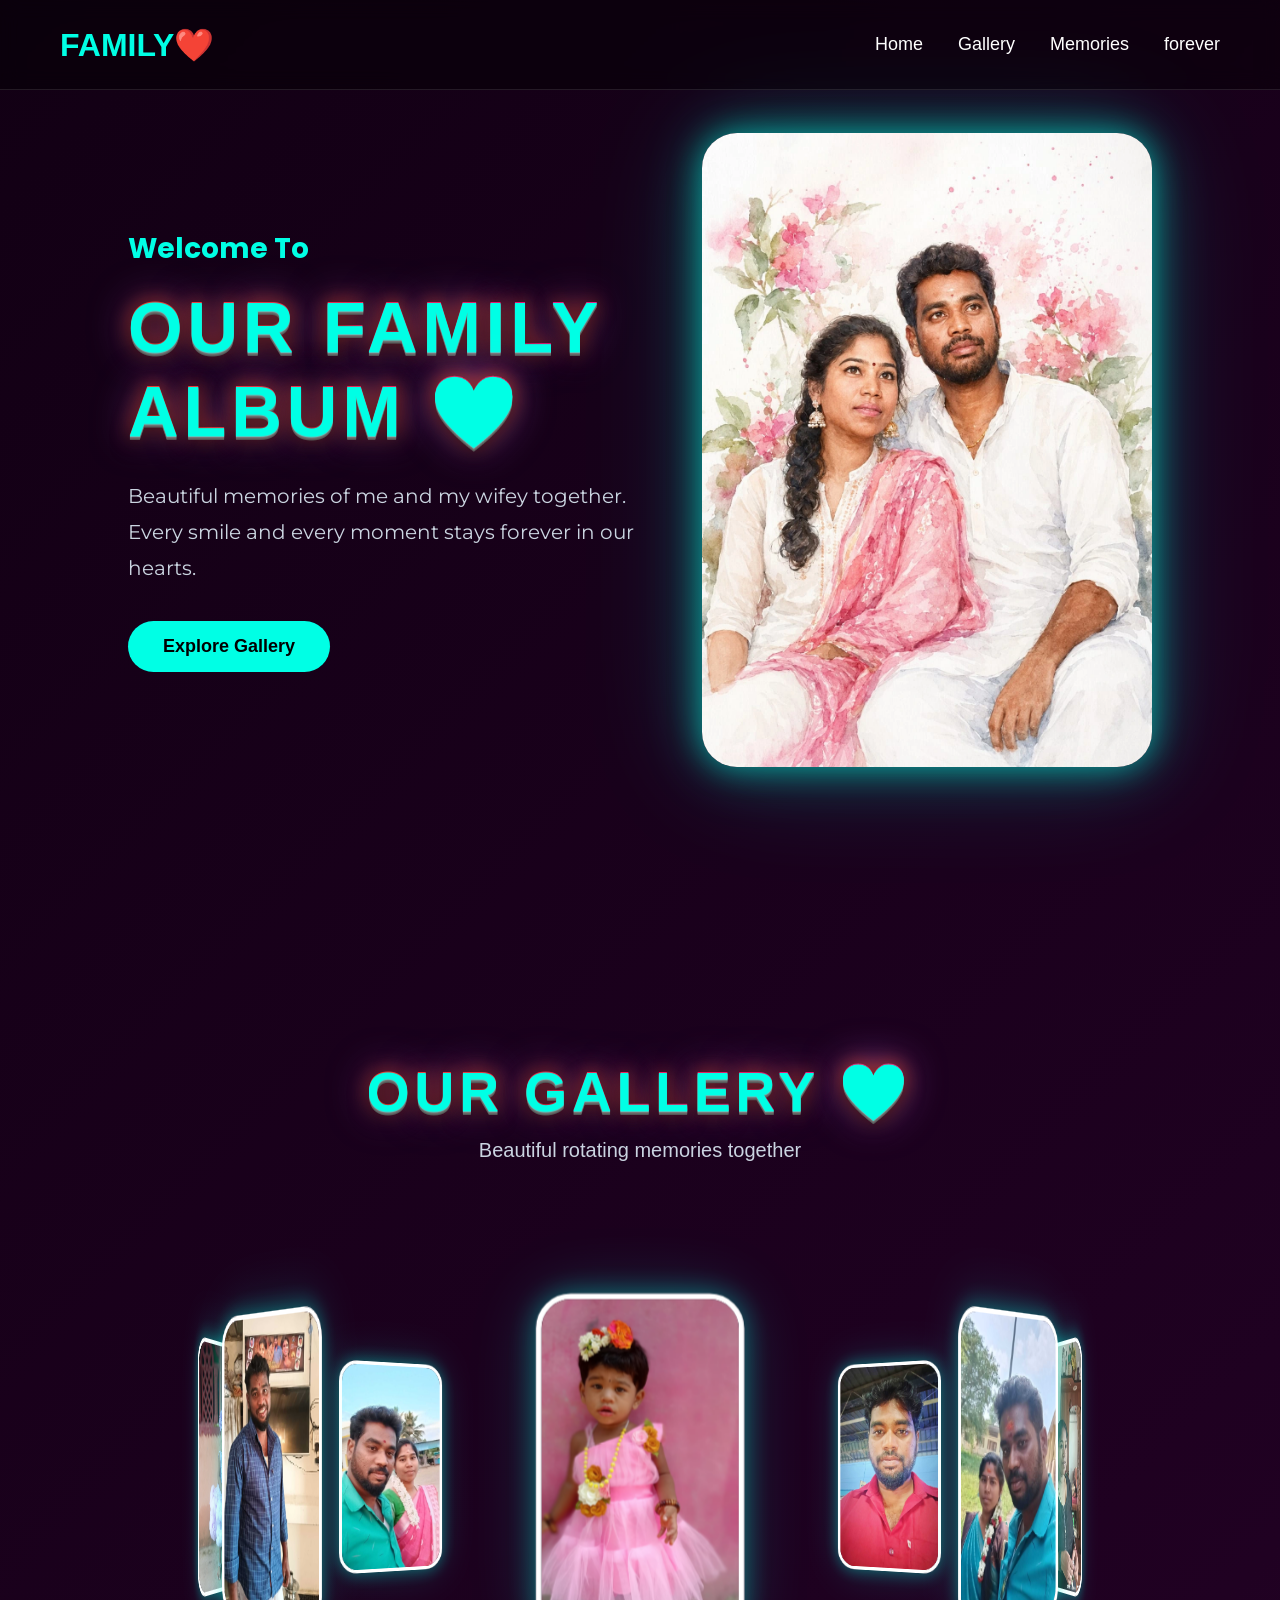
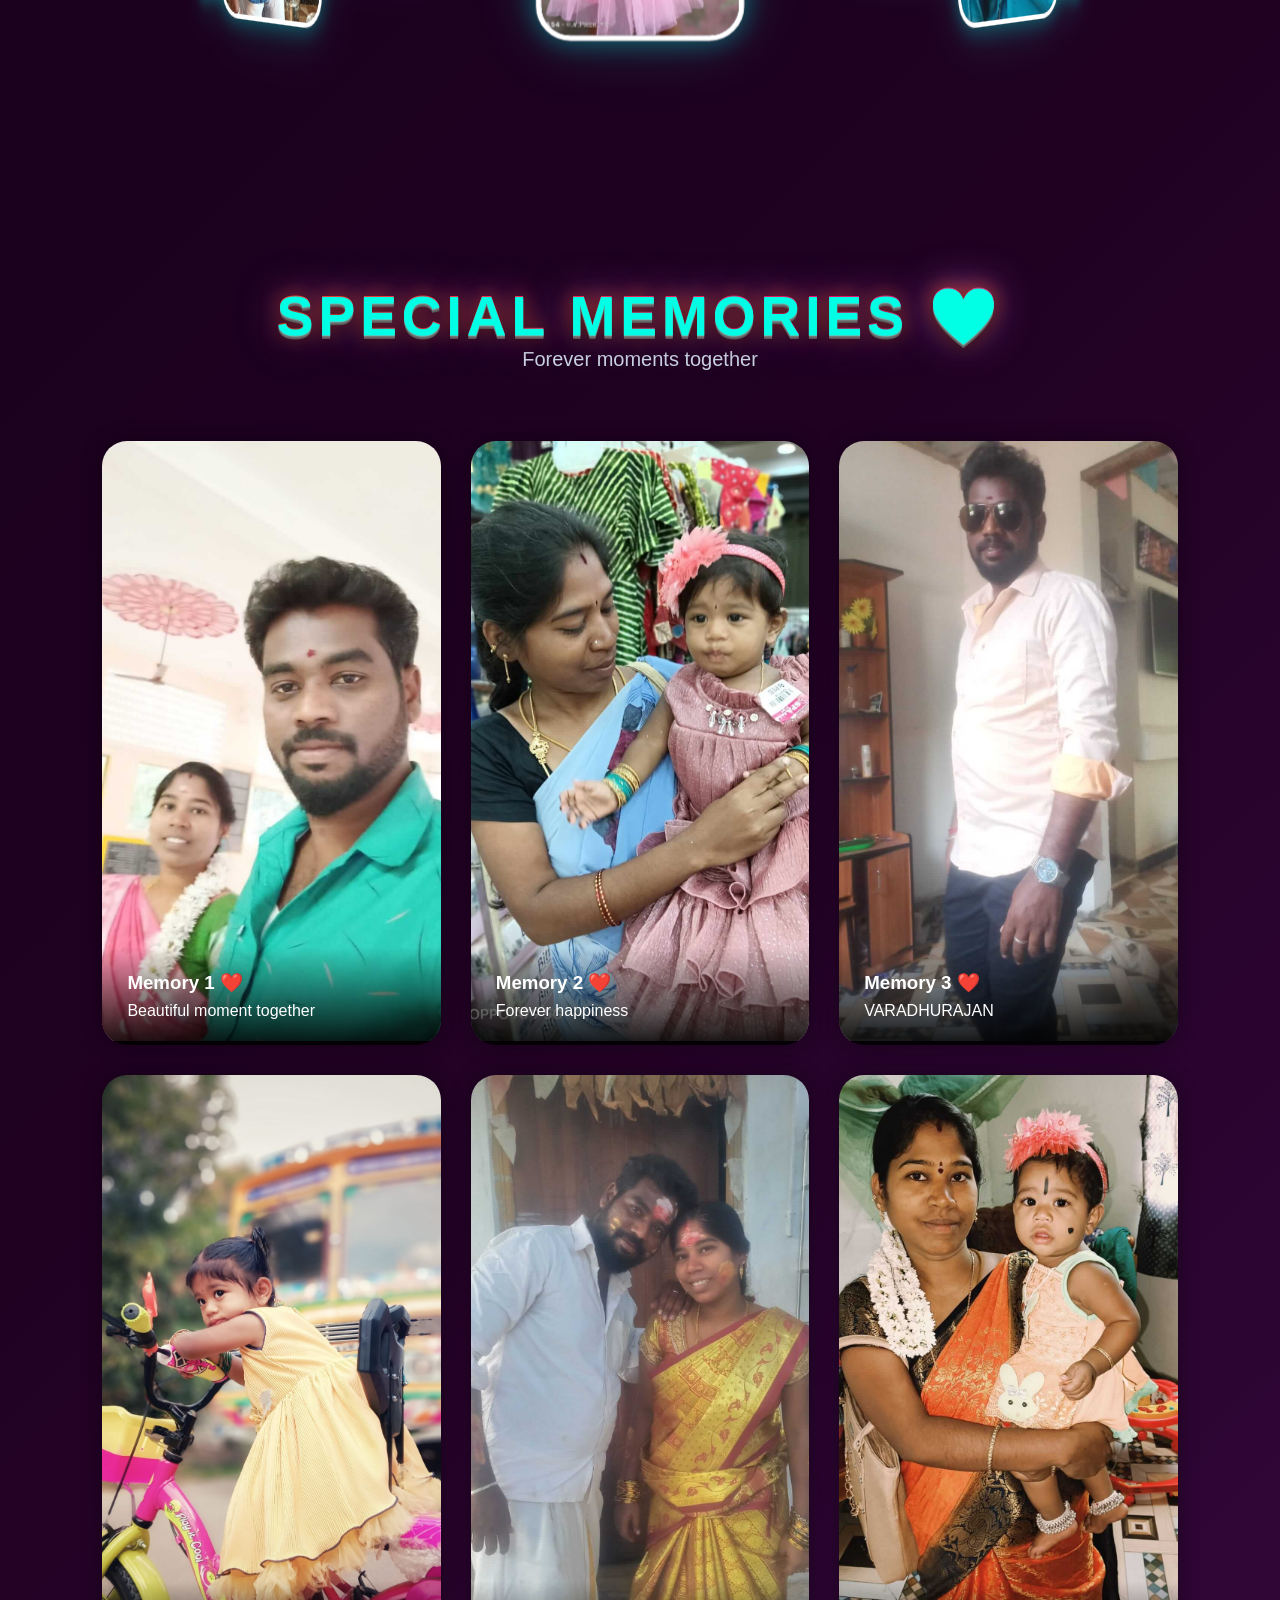
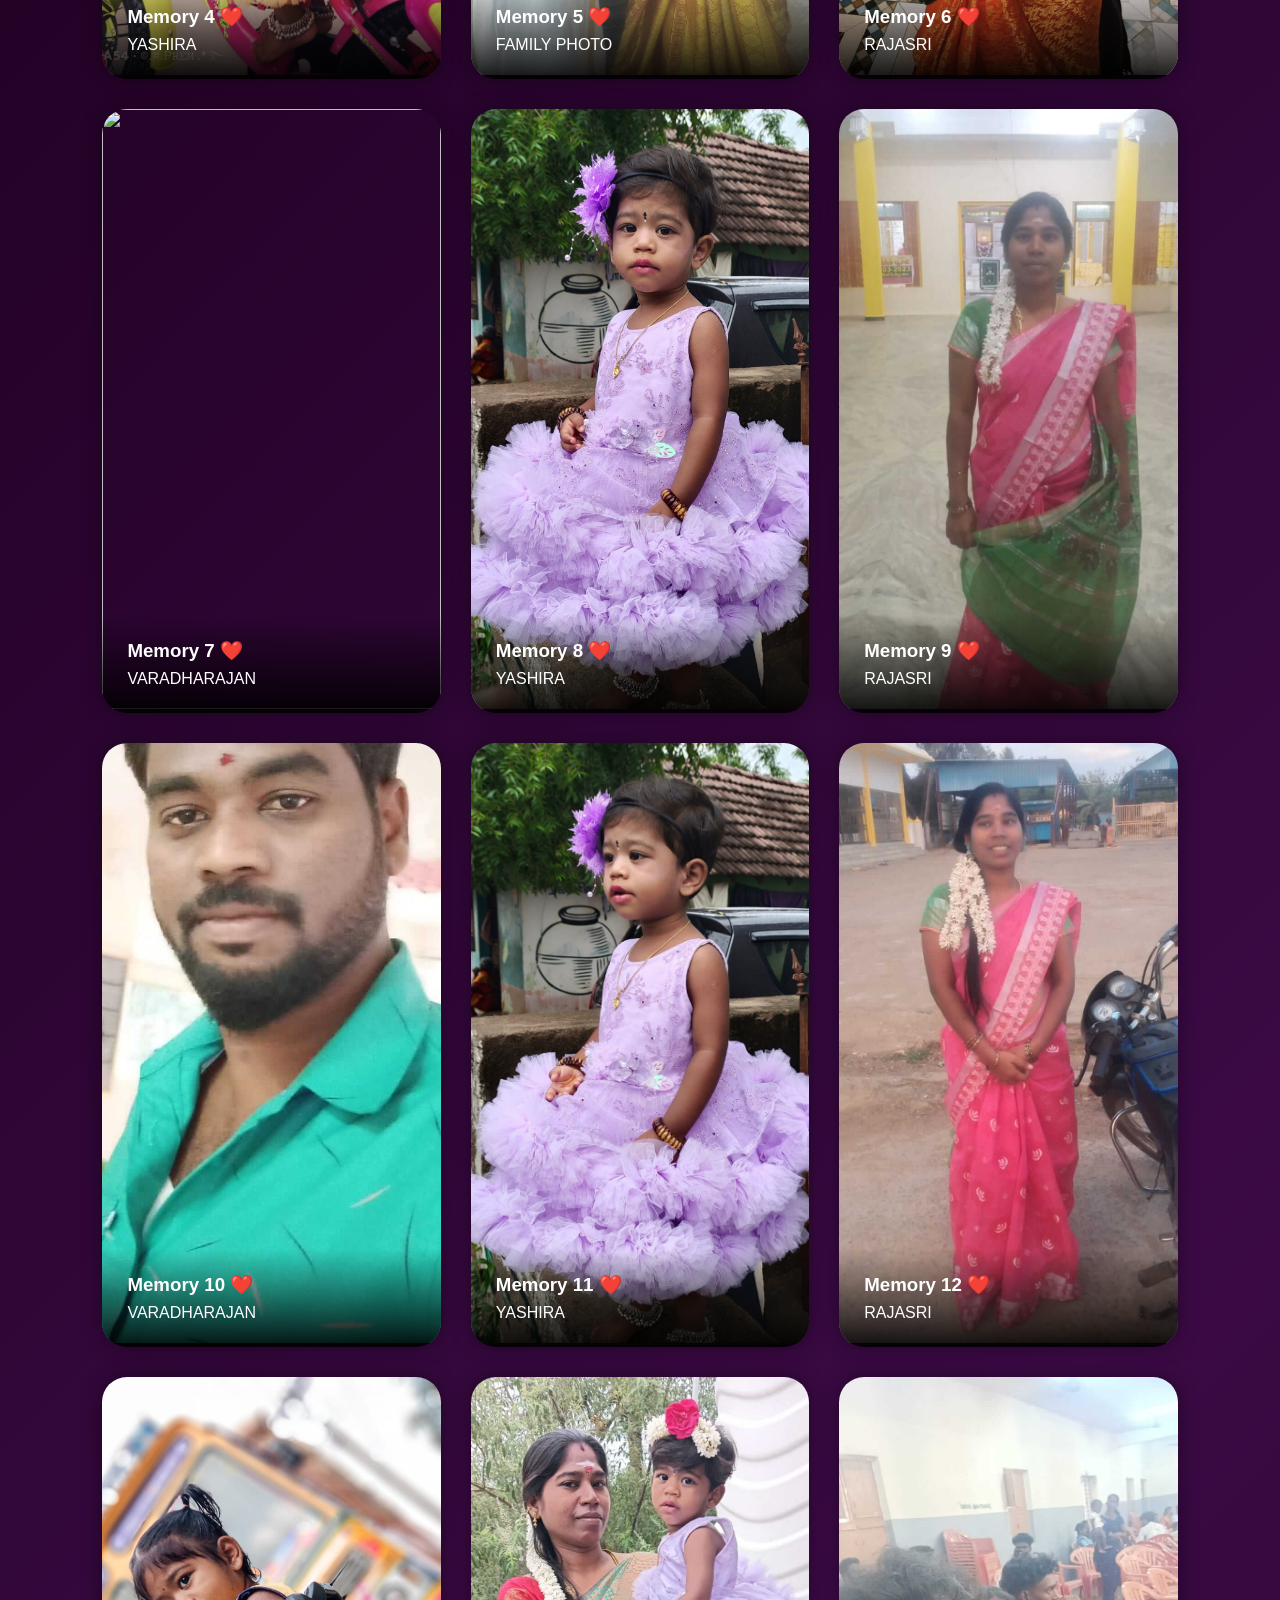
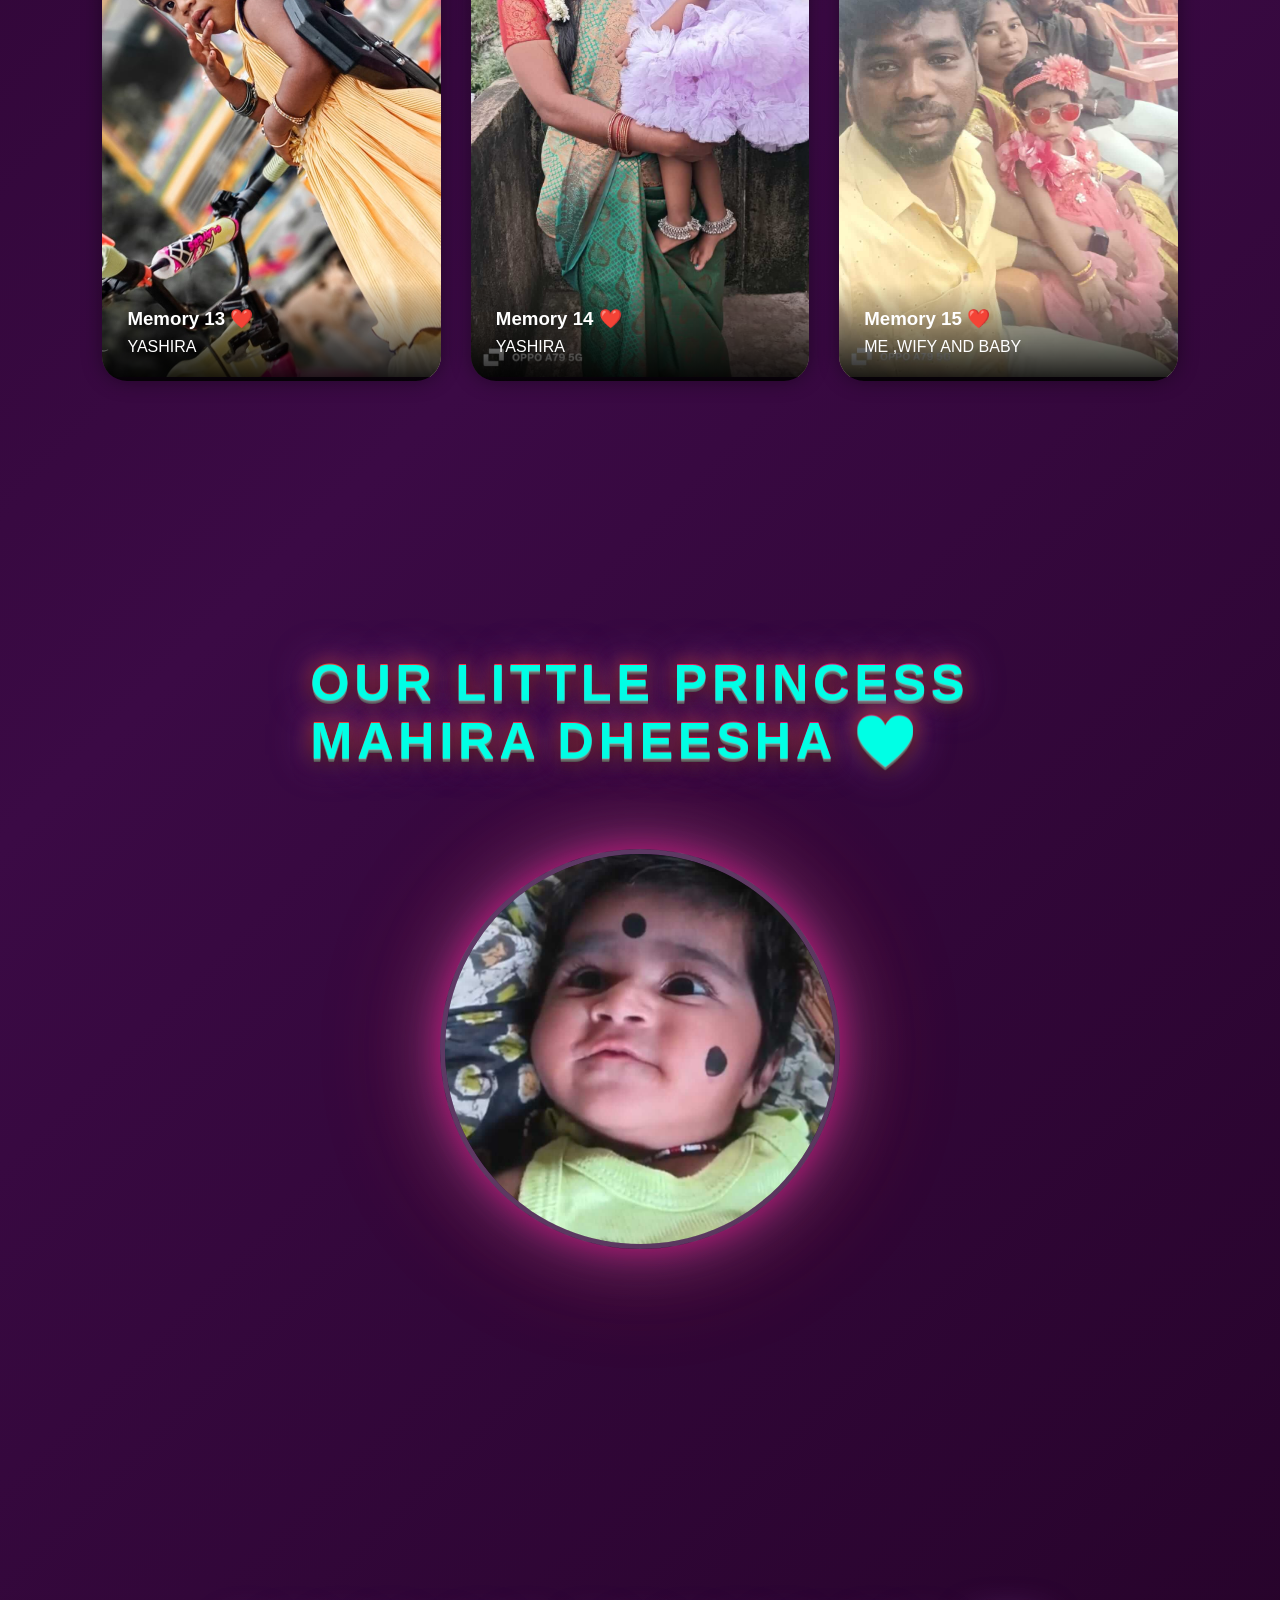
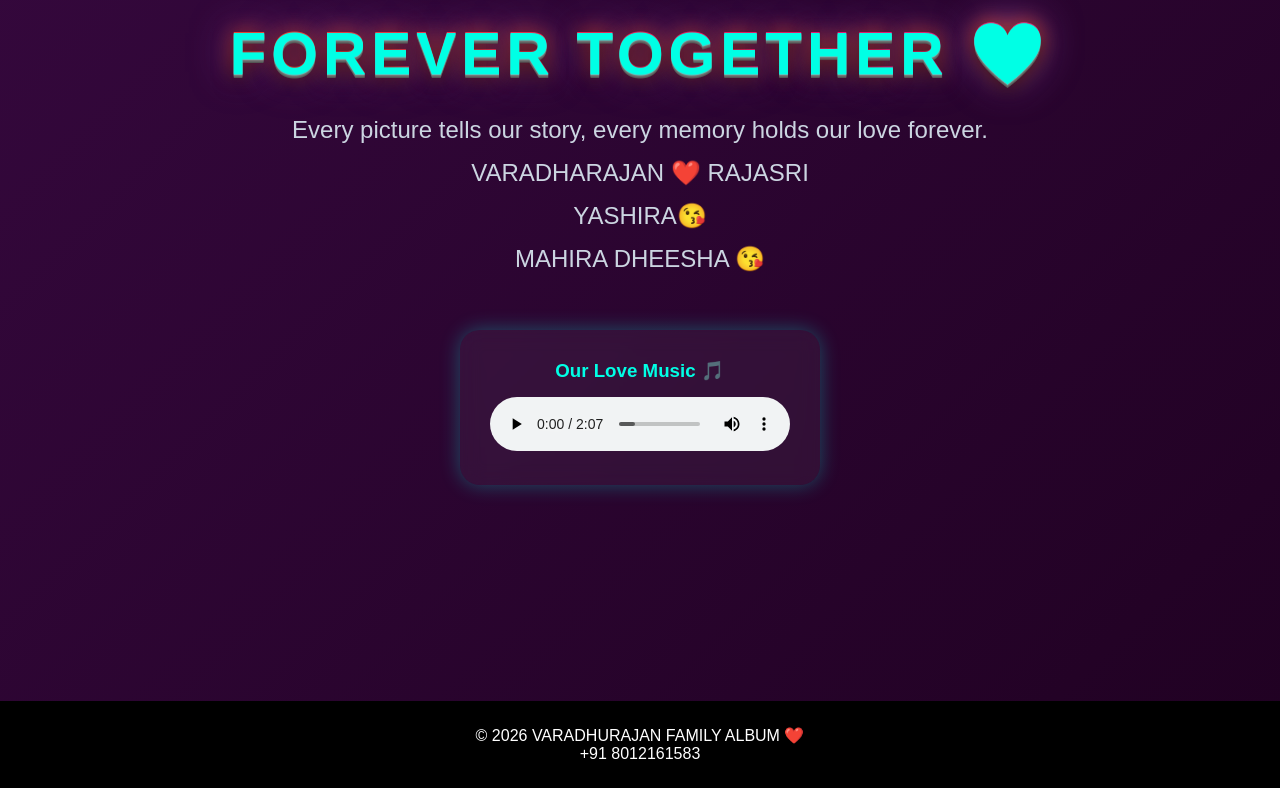
==== commit 1829620f: "Fixed CSS" ====
--- a/index.html
+++ b/index.html
@@ -57,7 +57,7 @@
 
     <div class="home-image">
 
-        <img src="/images/couple.webp"  alt="">
+        <img src="images/couple.webp"  alt="">
 
     </div>
 
@@ -80,35 +80,35 @@
         <div class="gallery">
 
             <span style="--i:1;">
-                <img src="/images/fam 3.jpeg" alt="">
+                <img src="images/fam 3.jpeg" alt="">
             </span>
 
             <span style="--i:2;">
-                <img src="/images/mami 1.jpeg" alt="">
+                <img src="images/mami 1.jpeg" alt="">
             </span>
 
             <span style="--i:3;">
-                <img src="/images/varathu 1.jpeg" alt="">
+                <img src="images/varathu 1.jpeg" alt="">
             </span>
 
             <span style="--i:4;">
-                <img src="/images/yashi 1.jpeg" alt="">
+                <img src="images/yashi 1.jpeg" alt="">
             </span>
 
             <span style="--i:5;">
-                <img src="/images/fam 2.jpeg" alt="">
+                <img src="images/fam 2.jpeg" alt="">
             </span>
 
             <span style="--i:6;">
-                <img src="/images/yashi6.jpeg" alt="">
+                <img src="images/yashi6.jpeg" alt="">
             </span>
 
             <span style="--i:7;">
-                <img src="/images/varathu 2.jpeg" alt="">
+                <img src="images/varathu 2.jpeg" alt="">
             </span>
 
             <span style="--i:8;">
-                <img src="/images/yashi7.jpeg" alt="">
+                <img src="images/yashi7.jpeg" alt="">
             </span>
 
         </div>
@@ -133,7 +133,7 @@
 
         <div class="memory-card">
 
-            <img src="/images/fam 1.jpeg" alt="">
+            <img src="images/fam 1.jpeg" alt="">
 
             <div class="memory-overlay">
 
@@ -147,7 +147,7 @@
 
         <div class="memory-card">
 
-            <img src="/images/mami 3.jpeg" alt="">
+            <img src="images/mami 3.jpeg" alt="">
 
             <div class="memory-overlay">
 
@@ -161,7 +161,7 @@
 
         <div class="memory-card">
 
-            <img src="/images/varathu 3.jpeg" alt="">
+            <img src="images/varathu 3.jpeg" alt="">
 
             <div class="memory-overlay">
 
@@ -175,7 +175,7 @@
 
         <div class="memory-card">
 
-            <img src="/images/yashi 3.jpeg" alt="">
+            <img src="images/yashi 3.jpeg" alt="">
 
             <div class="memory-overlay">
 
@@ -190,7 +190,7 @@
 
         <div class="memory-card">
 
-            <img src="/images/family .jpeg" alt="">
+            <img src="images/family .jpeg" alt="">
 
             <div class="memory-overlay">
 
@@ -203,7 +203,7 @@
         </div>
         <div class="memory-card">
 
-            <img src="/images/mami 4.jpeg" alt="">
+            <img src="images/mami 4.jpeg" alt="">
 
             <div class="memory-overlay">
 
@@ -216,7 +216,7 @@
         </div>
         <div class="memory-card">
 
-            <img src="/images/varathu4.jpeg" alt="">
+            <img src=images/varathu4.jpeg" alt="">
 
             <div class="memory-overlay">
 
@@ -229,7 +229,7 @@
         </div>
         <div class="memory-card">
 
-            <img src="/images/yashi 4.jpeg" alt="">
+            <img src="images/yashi 4.jpeg" alt="">
 
             <div class="memory-overlay">
 
@@ -242,7 +242,7 @@
         </div>
         <div class="memory-card">
 
-            <img src="/images/mami  5.jpeg" alt="">
+            <img src="images/mami  5.jpeg" alt="">
 
             <div class="memory-overlay">
 
@@ -255,7 +255,7 @@
         </div>
         <div class="memory-card">
 
-            <img src="/images/varathu 5.jpeg" alt="">
+            <img src="images/varathu 5.jpeg" alt="">
 
             <div class="memory-overlay">
 
@@ -268,7 +268,7 @@
         </div>
         <div class="memory-card">
 
-            <img src="/images/yashi 5.jpeg" alt="">
+            <img src="images/yashi 5.jpeg" alt="">
 
             <div class="memory-overlay">
 
@@ -281,7 +281,7 @@
         </div>
         <div class="memory-card">
 
-            <img src="/images/mami 6.jpeg" alt="">
+            <img src="images/mami 6.jpeg" alt="">
 
             <div class="memory-overlay">
 
@@ -294,7 +294,7 @@
         </div>
         <div class="memory-card">
 
-            <img src="/images/yashi2.jpeg" alt="">
+            <img src="images/yashi2.jpeg" alt="">
 
             <div class="memory-overlay">
 
@@ -307,7 +307,7 @@
         </div>
        <div class="memory-card">
 
-            <img src="/images/mami 2.jpeg" alt="">
+            <img src="images/mami 2.jpeg" alt="">
 
             <div class="memory-overlay">
 
@@ -320,7 +320,7 @@
         </div>
         <div class="memory-card">
 
-            <img src="/images/varathu fam.jpeg" alt="">
+            <img src="images/varathu fam.jpeg" alt="">
 
             <div class="memory-overlay">
 
@@ -345,7 +345,7 @@
 
     <div class="princess-container">
 
-        <img src="/images/mahiraa.jpeg" alt="Little Princess">
+        <img src="images/mahiraa.jpeg" alt="Little Princess">
 
     </div>
 
@@ -375,7 +375,7 @@
 
         <audio controls autoplay loop>
 
-            <source src="/music.mp3/Unakkul Naane - RaagTune.mp3" type="audio/mpeg">
+            <source src="music.mp3/Unakkul Naane - RaagTune.mp3" type="audio/mpeg">
 
         </audio>
 
